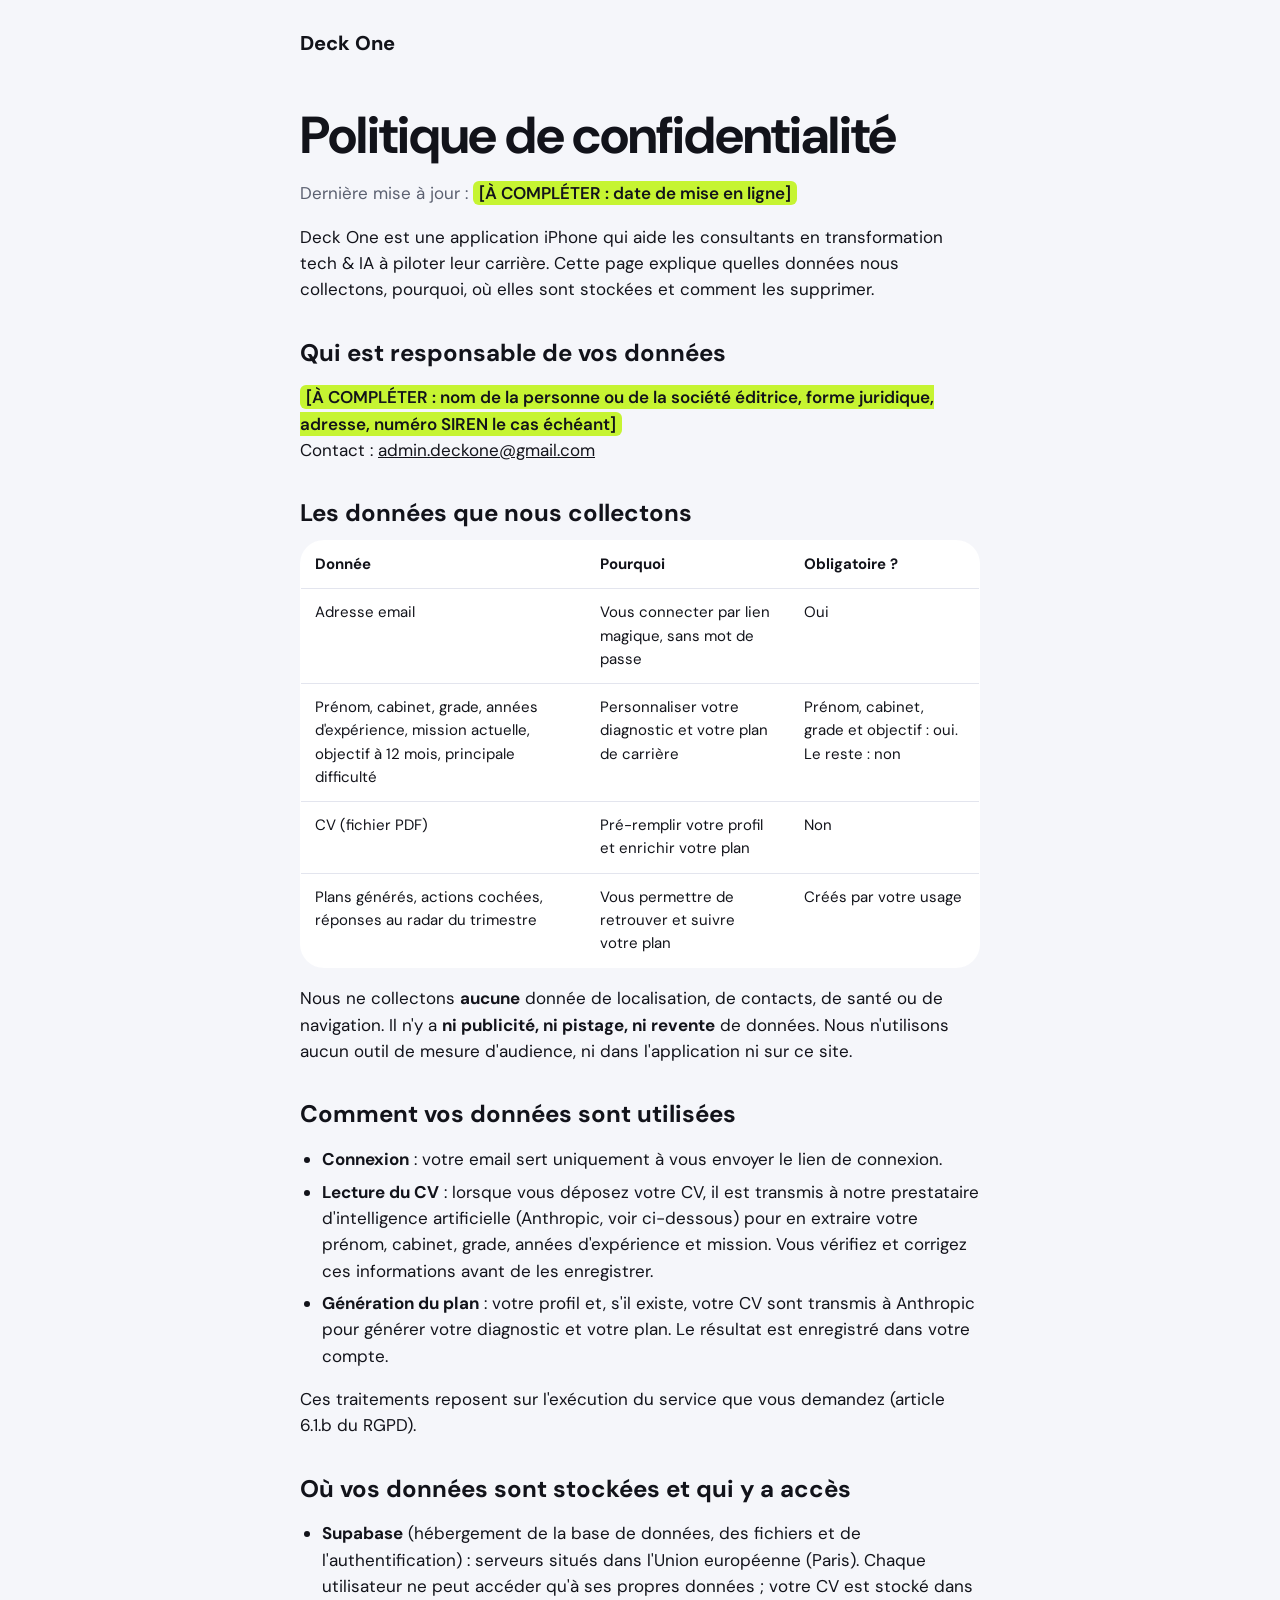
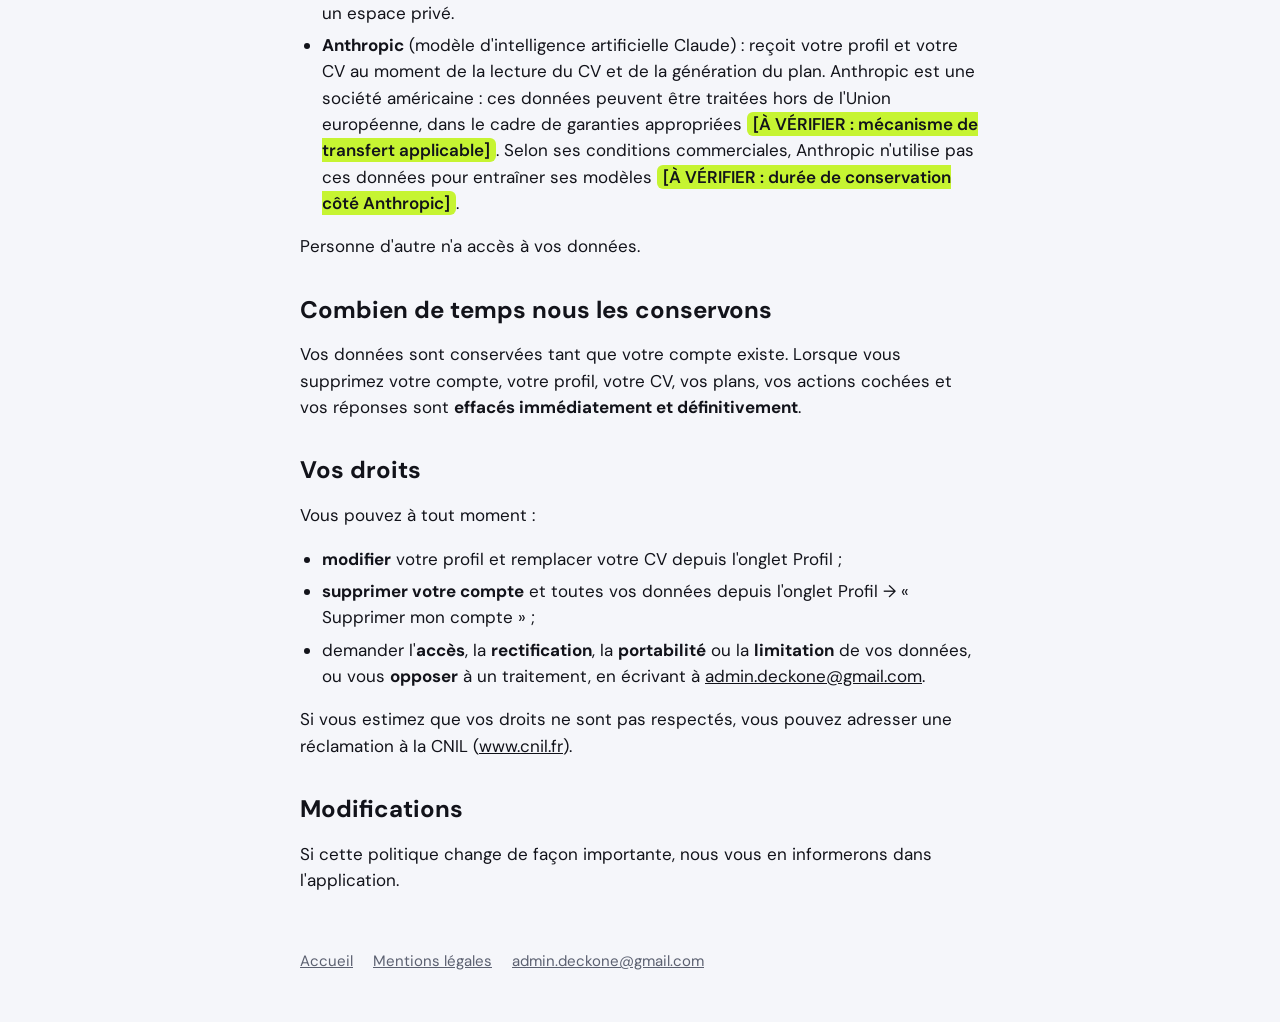
==== confidentialite/index.html @ c98bad53 "Premier site Deck One : accueil, politique de confidentialité, mentions légales Co-Authored-By: Clau" ====
<!doctype html>
<html lang="fr">
<head>
  <meta charset="utf-8">
  <meta name="viewport" content="width=device-width, initial-scale=1">
  <title>Politique de confidentialité — Deck One</title>
  <meta name="description" content="Quelles données Deck One collecte, pourquoi, où elles sont stockées et comment les supprimer.">
  <link rel="stylesheet" href="../assets/style.css">
</head>
<body>
  <header>
    <a class="logo" href="/">Deck One</a>
  </header>

  <main class="prose">
    <h1>Politique de confidentialité</h1>
    <p class="muted">Dernière mise à jour : <span class="todo">[À COMPLÉTER : date de mise en ligne]</span></p>

    <p>Deck One est une application iPhone qui aide les consultants en transformation tech &amp; IA à piloter leur carrière. Cette page explique quelles données nous collectons, pourquoi, où elles sont stockées et comment les supprimer.</p>

    <h2>Qui est responsable de vos données</h2>
    <p><span class="todo">[À COMPLÉTER : nom de la personne ou de la société éditrice, forme juridique, adresse, numéro SIREN le cas échéant]</span><br>
    Contact : <a href="mailto:admin.deckone@gmail.com">admin.deckone@gmail.com</a></p>

    <h2>Les données que nous collectons</h2>
    <div class="table-wrap">
      <table>
        <thead>
          <tr><th>Donnée</th><th>Pourquoi</th><th>Obligatoire ?</th></tr>
        </thead>
        <tbody>
          <tr><td>Adresse email</td><td>Vous connecter par lien magique, sans mot de passe</td><td>Oui</td></tr>
          <tr><td>Prénom, cabinet, grade, années d'expérience, mission actuelle, objectif à 12 mois, principale difficulté</td><td>Personnaliser votre diagnostic et votre plan de carrière</td><td>Prénom, cabinet, grade et objectif : oui. Le reste : non</td></tr>
          <tr><td>CV (fichier PDF)</td><td>Pré-remplir votre profil et enrichir votre plan</td><td>Non</td></tr>
          <tr><td>Plans générés, actions cochées, réponses au radar du trimestre</td><td>Vous permettre de retrouver et suivre votre plan</td><td>Créés par votre usage</td></tr>
        </tbody>
      </table>
    </div>
    <p>Nous ne collectons <strong>aucune</strong> donnée de localisation, de contacts, de santé ou de navigation. Il n'y a <strong>ni publicité, ni pistage, ni revente</strong> de données. Nous n'utilisons aucun outil de mesure d'audience, ni dans l'application ni sur ce site.</p>

    <h2>Comment vos données sont utilisées</h2>
    <ul>
      <li><strong>Connexion</strong> : votre email sert uniquement à vous envoyer le lien de connexion.</li>
      <li><strong>Lecture du CV</strong> : lorsque vous déposez votre CV, il est transmis à notre prestataire d'intelligence artificielle (Anthropic, voir ci-dessous) pour en extraire votre prénom, cabinet, grade, années d'expérience et mission. Vous vérifiez et corrigez ces informations avant de les enregistrer.</li>
      <li><strong>Génération du plan</strong> : votre profil et, s'il existe, votre CV sont transmis à Anthropic pour générer votre diagnostic et votre plan. Le résultat est enregistré dans votre compte.</li>
    </ul>
    <p>Ces traitements reposent sur l'exécution du service que vous demandez (article 6.1.b du RGPD).</p>

    <h2>Où vos données sont stockées et qui y a accès</h2>
    <ul>
      <li><strong>Supabase</strong> (hébergement de la base de données, des fichiers et de l'authentification) : serveurs situés dans l'Union européenne (Paris). Chaque utilisateur ne peut accéder qu'à ses propres données ; votre CV est stocké dans un espace privé.</li>
      <li><strong>Anthropic</strong> (modèle d'intelligence artificielle Claude) : reçoit votre profil et votre CV au moment de la lecture du CV et de la génération du plan. Anthropic est une société américaine : ces données peuvent être traitées hors de l'Union européenne, dans le cadre de garanties appropriées <span class="todo">[À VÉRIFIER : mécanisme de transfert applicable]</span>. Selon ses conditions commerciales, Anthropic n'utilise pas ces données pour entraîner ses modèles <span class="todo">[À VÉRIFIER : durée de conservation côté Anthropic]</span>.</li>
    </ul>
    <p>Personne d'autre n'a accès à vos données.</p>

    <h2>Combien de temps nous les conservons</h2>
    <p>Vos données sont conservées tant que votre compte existe. Lorsque vous supprimez votre compte, votre profil, votre CV, vos plans, vos actions cochées et vos réponses sont <strong>effacés immédiatement et définitivement</strong>.</p>

    <h2>Vos droits</h2>
    <p>Vous pouvez à tout moment :</p>
    <ul>
      <li><strong>modifier</strong> votre profil et remplacer votre CV depuis l'onglet Profil ;</li>
      <li><strong>supprimer votre compte</strong> et toutes vos données depuis l'onglet Profil → « Supprimer mon compte » ;</li>
      <li>demander l'<strong>accès</strong>, la <strong>rectification</strong>, la <strong>portabilité</strong> ou la <strong>limitation</strong> de vos données, ou vous <strong>opposer</strong> à un traitement, en écrivant à <a href="mailto:admin.deckone@gmail.com">admin.deckone@gmail.com</a>.</li>
    </ul>
    <p>Si vous estimez que vos droits ne sont pas respectés, vous pouvez adresser une réclamation à la CNIL (<a href="https://www.cnil.fr">www.cnil.fr</a>).</p>

    <h2>Modifications</h2>
    <p>Si cette politique change de façon importante, nous vous en informerons dans l'application.</p>
  </main>

  <footer>
    <a href="/">Accueil</a>
    <a href="/mentions-legales/">Mentions légales</a>
    <a href="mailto:admin.deckone@gmail.com">admin.deckone@gmail.com</a>
  </footer>
</body>
</html>
---- assets/style.css ----
/* Identité « Aero citron » — mêmes valeurs que Theme.swift dans l'app. */
@font-face {
  font-family: "DM Sans";
  src: url("fonts/DMSans-Variable.ttf") format("truetype");
  font-weight: 100 1000;
  font-display: swap;
}

:root {
  --background: #F5F6FA;
  --card: #FFFFFF;
  --border: #E3E5EE;
  --ink: #12131A;
  --secondary: #5B6070;
  --lemon: #C6F432; /* uniquement en aplat avec texte encre, ou en texte sur fond encre */
  --radius-card: 24px;
  --radius-control: 16px;
}

* { box-sizing: border-box; }

html { -webkit-text-size-adjust: 100%; }

body {
  margin: 0;
  background: var(--background);
  color: var(--ink);
  font-family: "DM Sans", -apple-system, BlinkMacSystemFont, "Segoe UI", Roboto, sans-serif;
  font-size: 17px;
  line-height: 1.55;
}

main, header, footer {
  max-width: 720px;
  margin: 0 auto;
  padding-inline: 20px;
}

header {
  padding-block: 28px 8px;
  display: flex;
  align-items: center;
  justify-content: space-between;
  gap: 16px;
}

.logo {
  font-weight: 800;
  font-size: 20px;
  color: var(--ink);
  text-decoration: none;
}

a { color: var(--ink); }

h1 {
  font-size: clamp(34px, 7vw, 52px);
  line-height: 1.08;
  letter-spacing: -0.02em;
  margin: 40px 0 16px;
}

h2 { font-size: 24px; line-height: 1.2; margin: 0 0 12px; }
h3 { font-size: 18px; margin: 0 0 8px; }

.lead { font-size: 20px; color: var(--secondary); margin: 0 0 28px; }
.muted { color: var(--secondary); }

.badge {
  display: inline-block;
  background: var(--lemon);
  color: var(--ink);
  font-weight: 700;
  padding: 14px 22px;
  border-radius: var(--radius-control);
}

.card {
  background: var(--card);
  border: 1px solid var(--border);
  border-radius: var(--radius-card);
  padding: 24px;
  margin: 16px 0;
}

.card.ink {
  background: var(--ink);
  border-color: var(--ink);
  color: var(--card);
}
.card.ink h2 { color: var(--lemon); }

.grid {
  display: grid;
  grid-template-columns: repeat(auto-fit, minmax(200px, 1fr));
  gap: 16px;
  margin: 16px 0;
}
.grid .card { margin: 0; }

/* Pages de texte (politique, mentions légales) */
.prose h2 { margin-top: 36px; }
.prose ul { padding-left: 22px; }
.prose li { margin: 6px 0; }

.table-wrap { overflow-x: auto; }
table {
  width: 100%;
  border-collapse: collapse;
  background: var(--card);
  border: 1px solid var(--border);
  border-radius: var(--radius-card);
  overflow: hidden;
  font-size: 15px;
}
th, td { text-align: left; padding: 12px 14px; border-bottom: 1px solid var(--border); vertical-align: top; }
th { font-weight: 700; }
tr:last-child td { border-bottom: none; }

/* Passages à compléter avant mise en ligne : visibles exprès pour ne pas être oubliés. */
.todo {
  background: var(--lemon);
  color: var(--ink);
  padding: 1px 6px;
  border-radius: 6px;
  font-weight: 600;
}

footer {
  padding-block: 40px 48px;
  color: var(--secondary);
  font-size: 15px;
  display: flex;
  flex-wrap: wrap;
  gap: 8px 20px;
}
footer a { color: var(--secondary); }
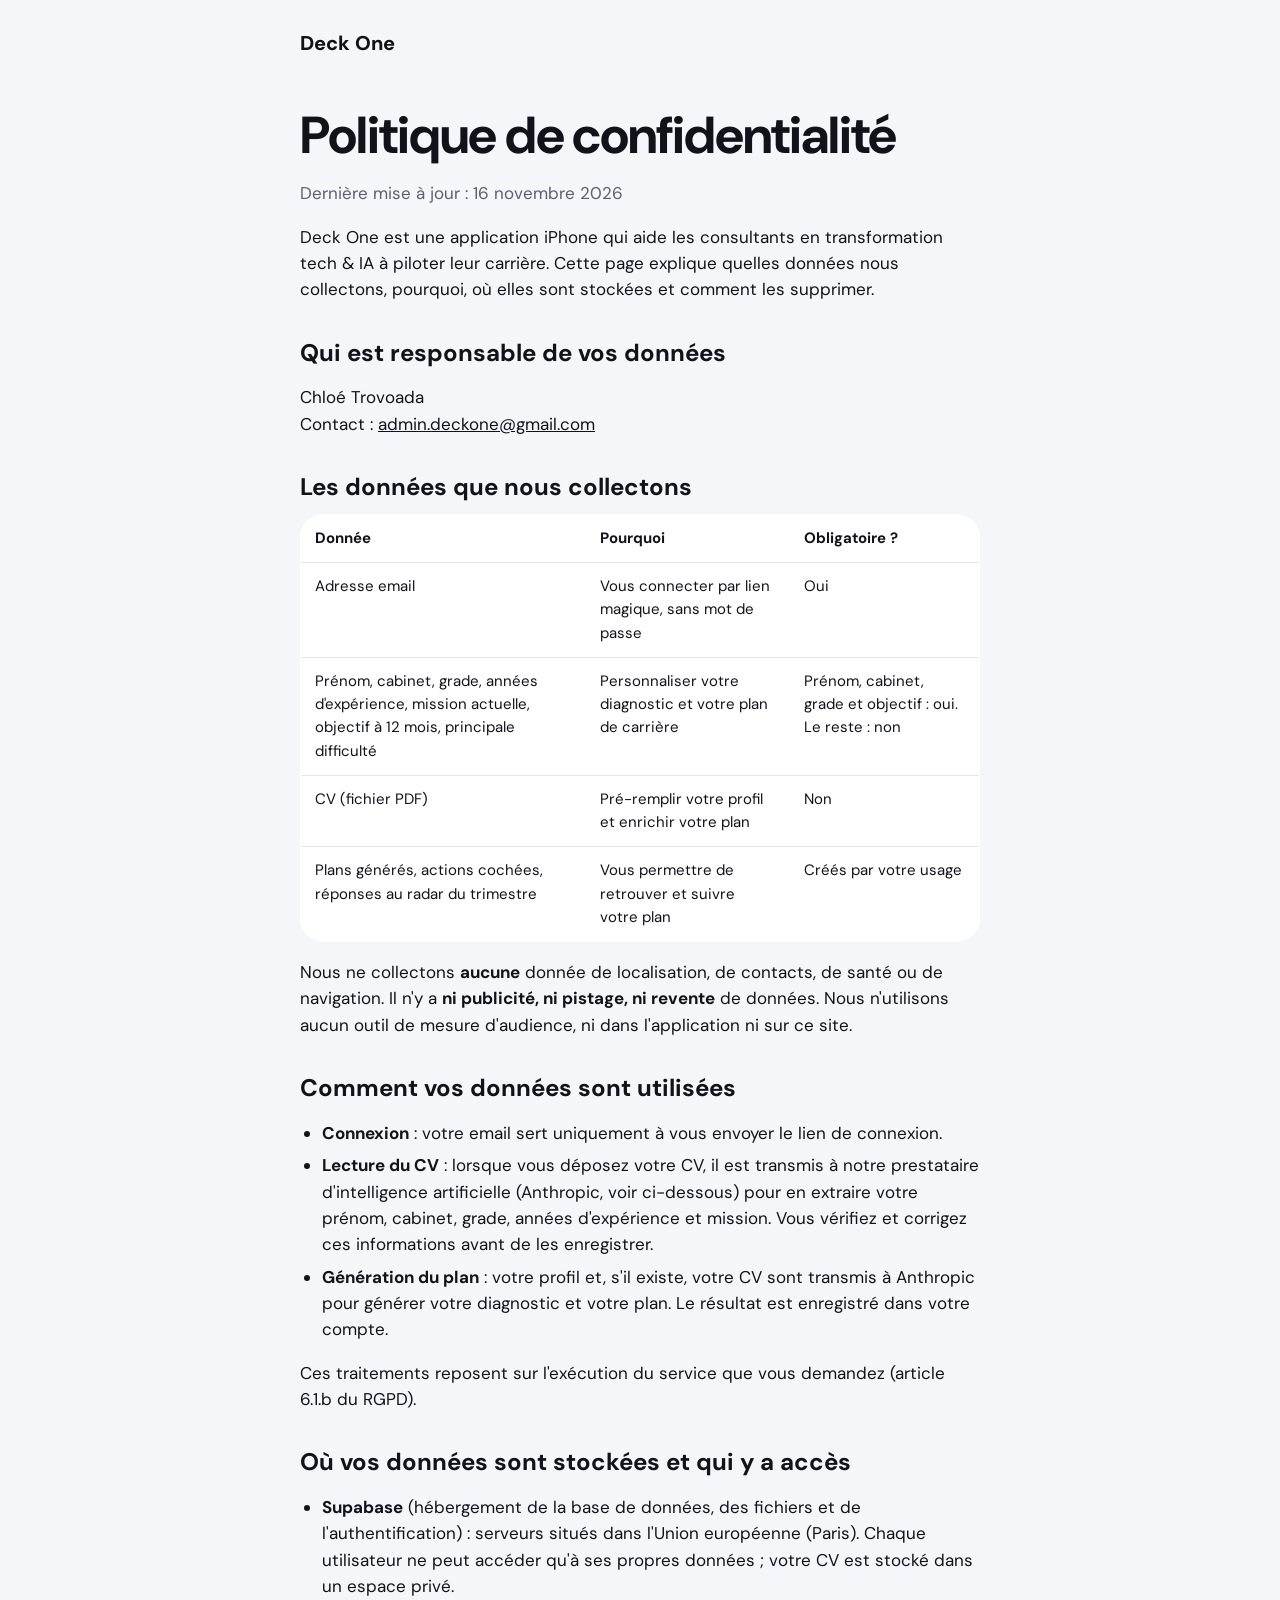
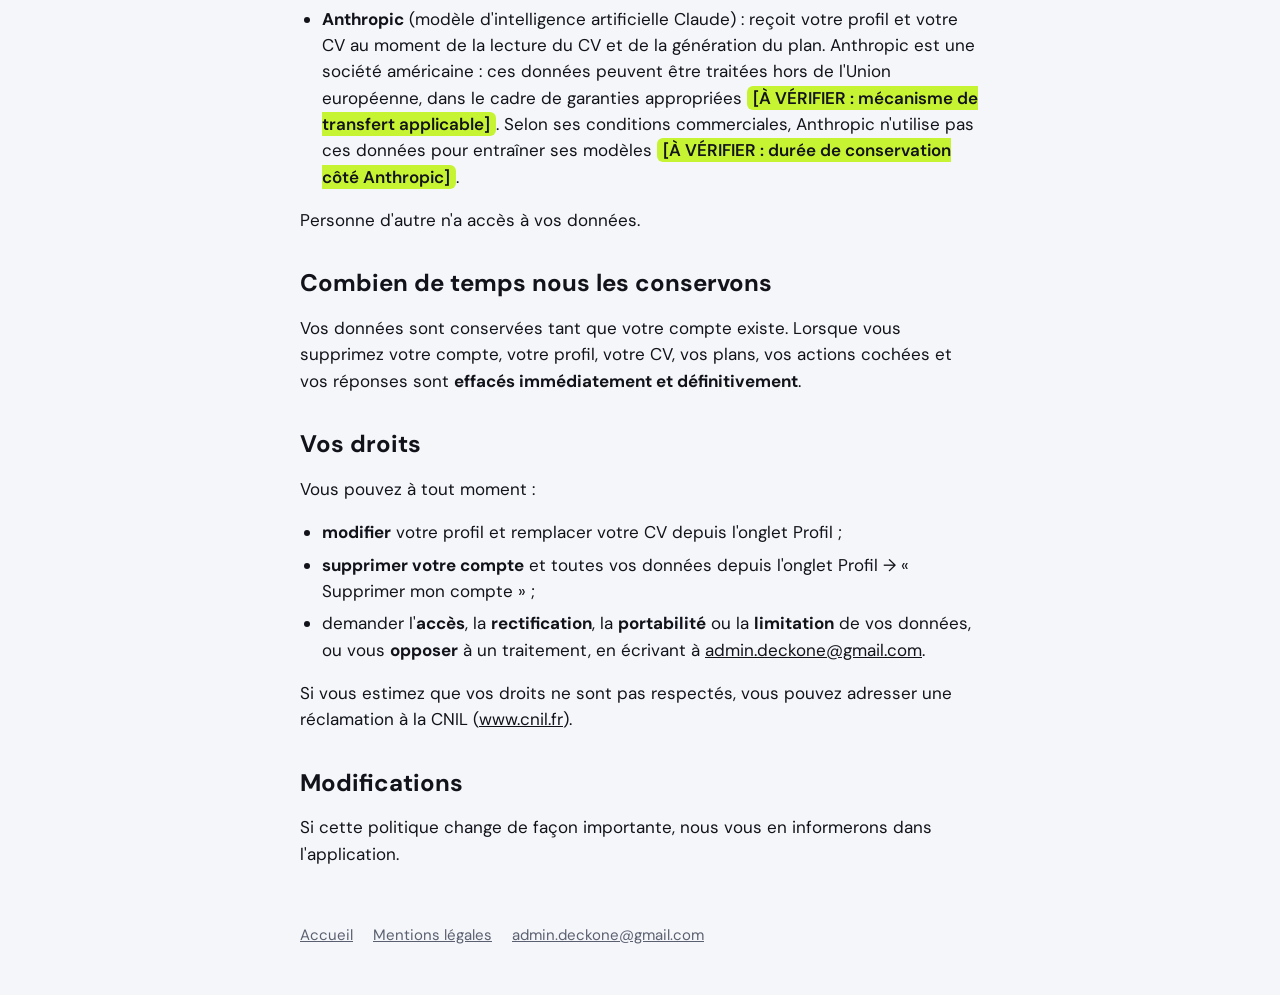
==== commit 257476ff: "Renseigne l'éditrice (sans adresse, à titre non professionnel) et la date Co-Authored-By: Claude Opu" ====
--- a/confidentialite/index.html
+++ b/confidentialite/index.html
@@ -14,12 +14,12 @@
 
   <main class="prose">
     <h1>Politique de confidentialité</h1>
-    <p class="muted">Dernière mise à jour : <span class="todo">[À COMPLÉTER : date de mise en ligne]</span></p>
+    <p class="muted">Dernière mise à jour : 16 novembre 2026</p>
 
     <p>Deck One est une application iPhone qui aide les consultants en transformation tech &amp; IA à piloter leur carrière. Cette page explique quelles données nous collectons, pourquoi, où elles sont stockées et comment les supprimer.</p>
 
     <h2>Qui est responsable de vos données</h2>
-    <p><span class="todo">[À COMPLÉTER : nom de la personne ou de la société éditrice, forme juridique, adresse, numéro SIREN le cas échéant]</span><br>
+    <p>Chloé Trovoada<br>
     Contact : <a href="mailto:admin.deckone@gmail.com">admin.deckone@gmail.com</a></p>
 
     <h2>Les données que nous collectons</h2>
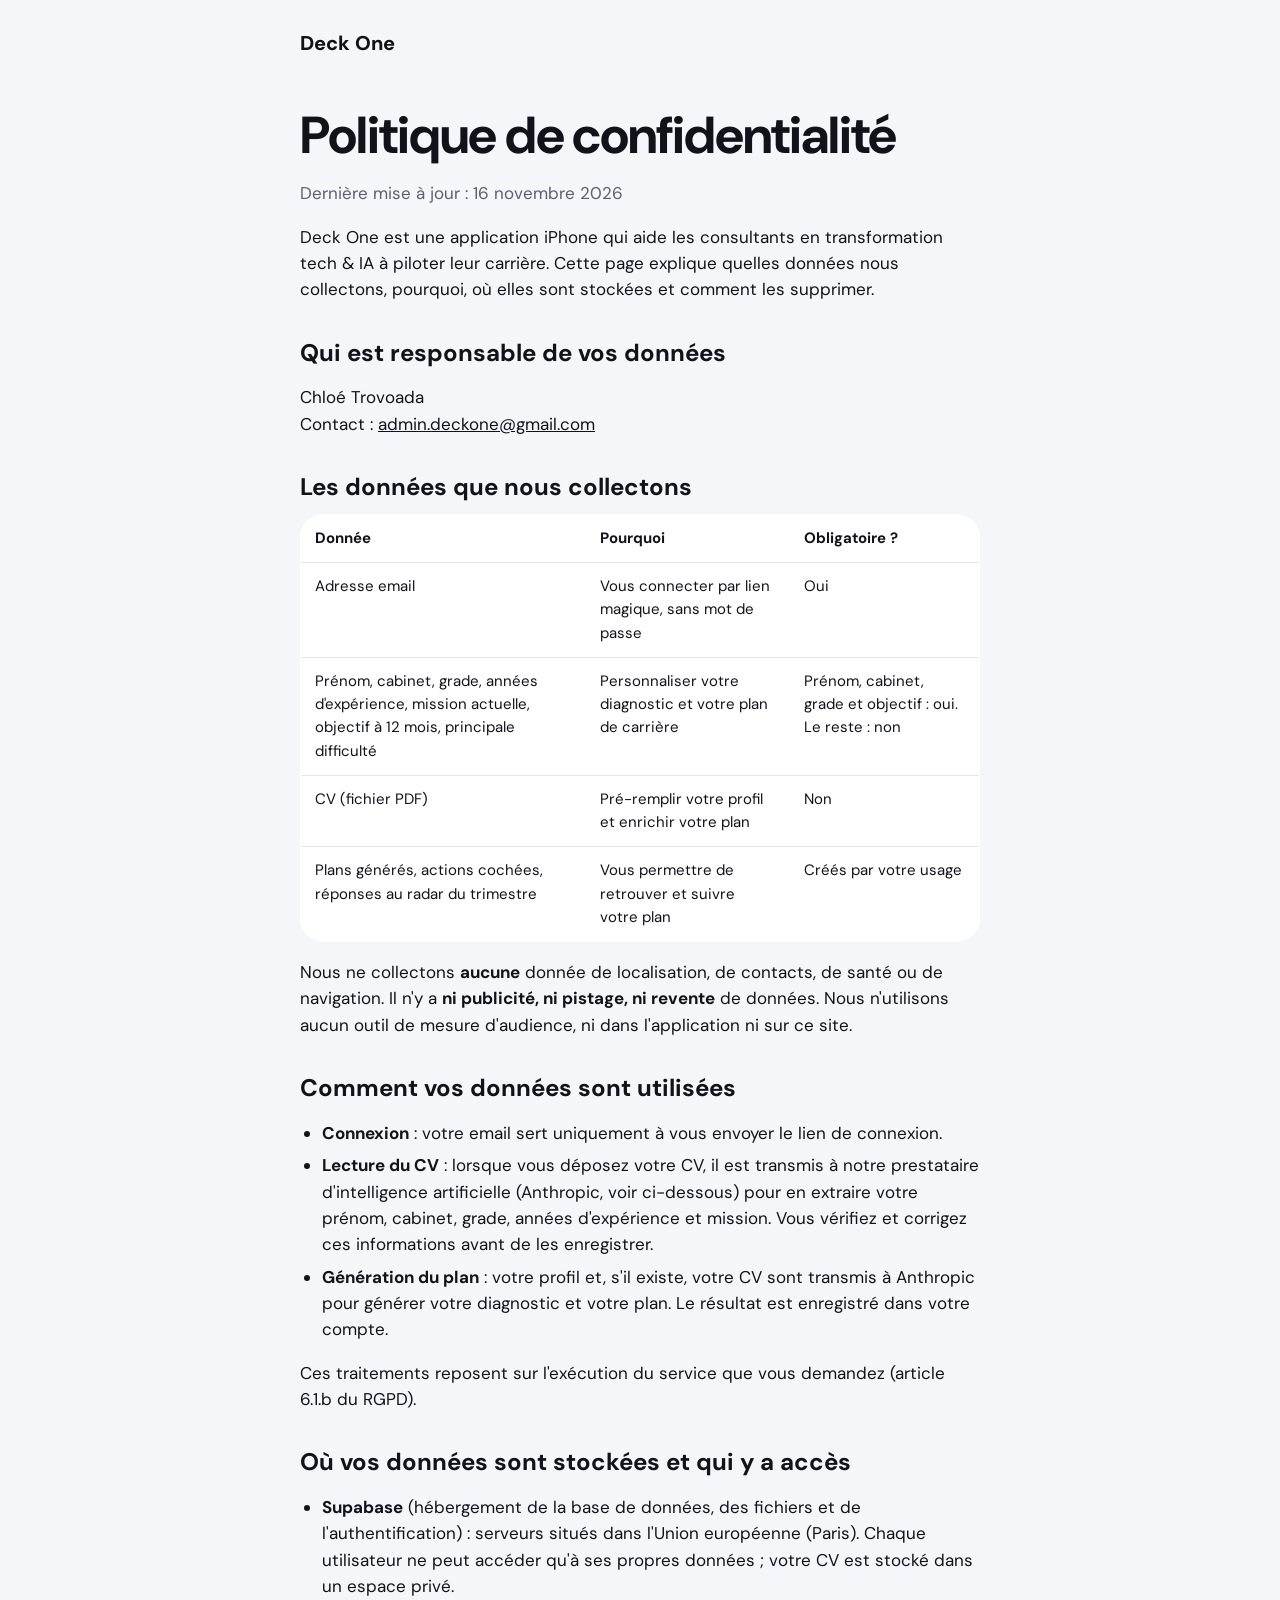
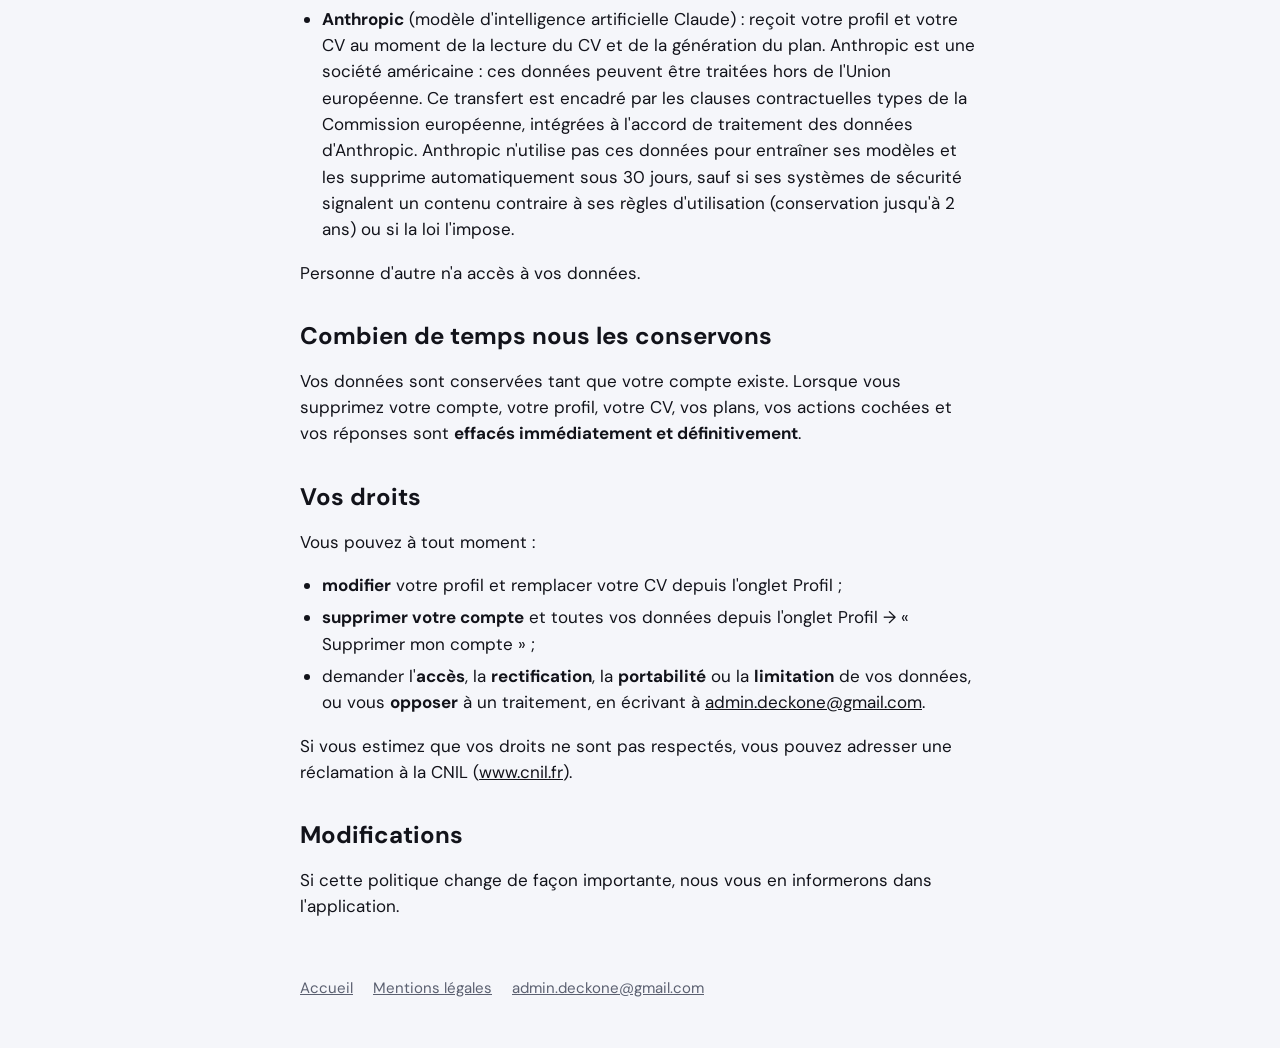
==== commit e66056c3: "Politique : transfert (clauses contractuelles types) et conservation chez Anthropic Co-Authored-By: " ====
--- a/confidentialite/index.html
+++ b/confidentialite/index.html
@@ -49,7 +49,7 @@
     <h2>Où vos données sont stockées et qui y a accès</h2>
     <ul>
       <li><strong>Supabase</strong> (hébergement de la base de données, des fichiers et de l'authentification) : serveurs situés dans l'Union européenne (Paris). Chaque utilisateur ne peut accéder qu'à ses propres données ; votre CV est stocké dans un espace privé.</li>
-      <li><strong>Anthropic</strong> (modèle d'intelligence artificielle Claude) : reçoit votre profil et votre CV au moment de la lecture du CV et de la génération du plan. Anthropic est une société américaine : ces données peuvent être traitées hors de l'Union européenne, dans le cadre de garanties appropriées <span class="todo">[À VÉRIFIER : mécanisme de transfert applicable]</span>. Selon ses conditions commerciales, Anthropic n'utilise pas ces données pour entraîner ses modèles <span class="todo">[À VÉRIFIER : durée de conservation côté Anthropic]</span>.</li>
+      <li><strong>Anthropic</strong> (modèle d'intelligence artificielle Claude) : reçoit votre profil et votre CV au moment de la lecture du CV et de la génération du plan. Anthropic est une société américaine : ces données peuvent être traitées hors de l'Union européenne. Ce transfert est encadré par les clauses contractuelles types de la Commission européenne, intégrées à l'accord de traitement des données d'Anthropic. Anthropic n'utilise pas ces données pour entraîner ses modèles et les supprime automatiquement sous 30 jours, sauf si ses systèmes de sécurité signalent un contenu contraire à ses règles d'utilisation (conservation jusqu'à 2 ans) ou si la loi l'impose.</li>
     </ul>
     <p>Personne d'autre n'a accès à vos données.</p>
 
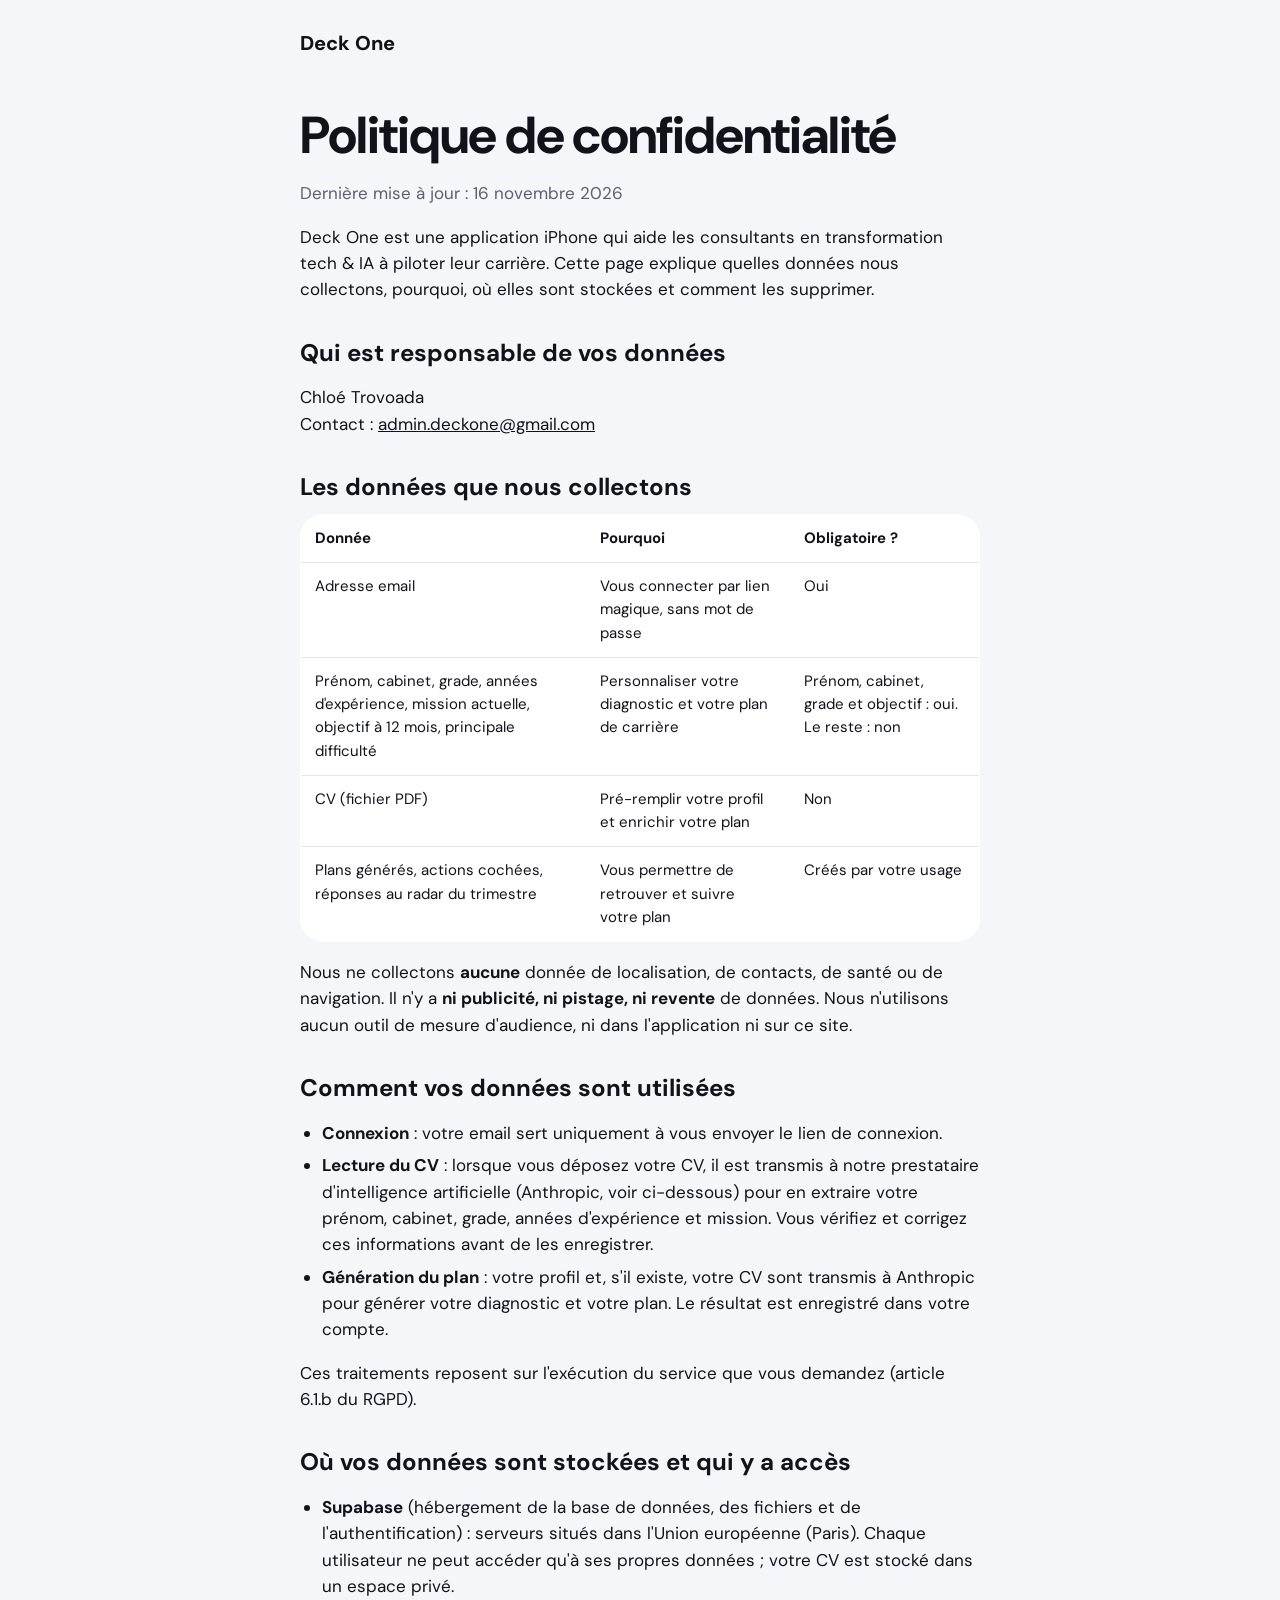
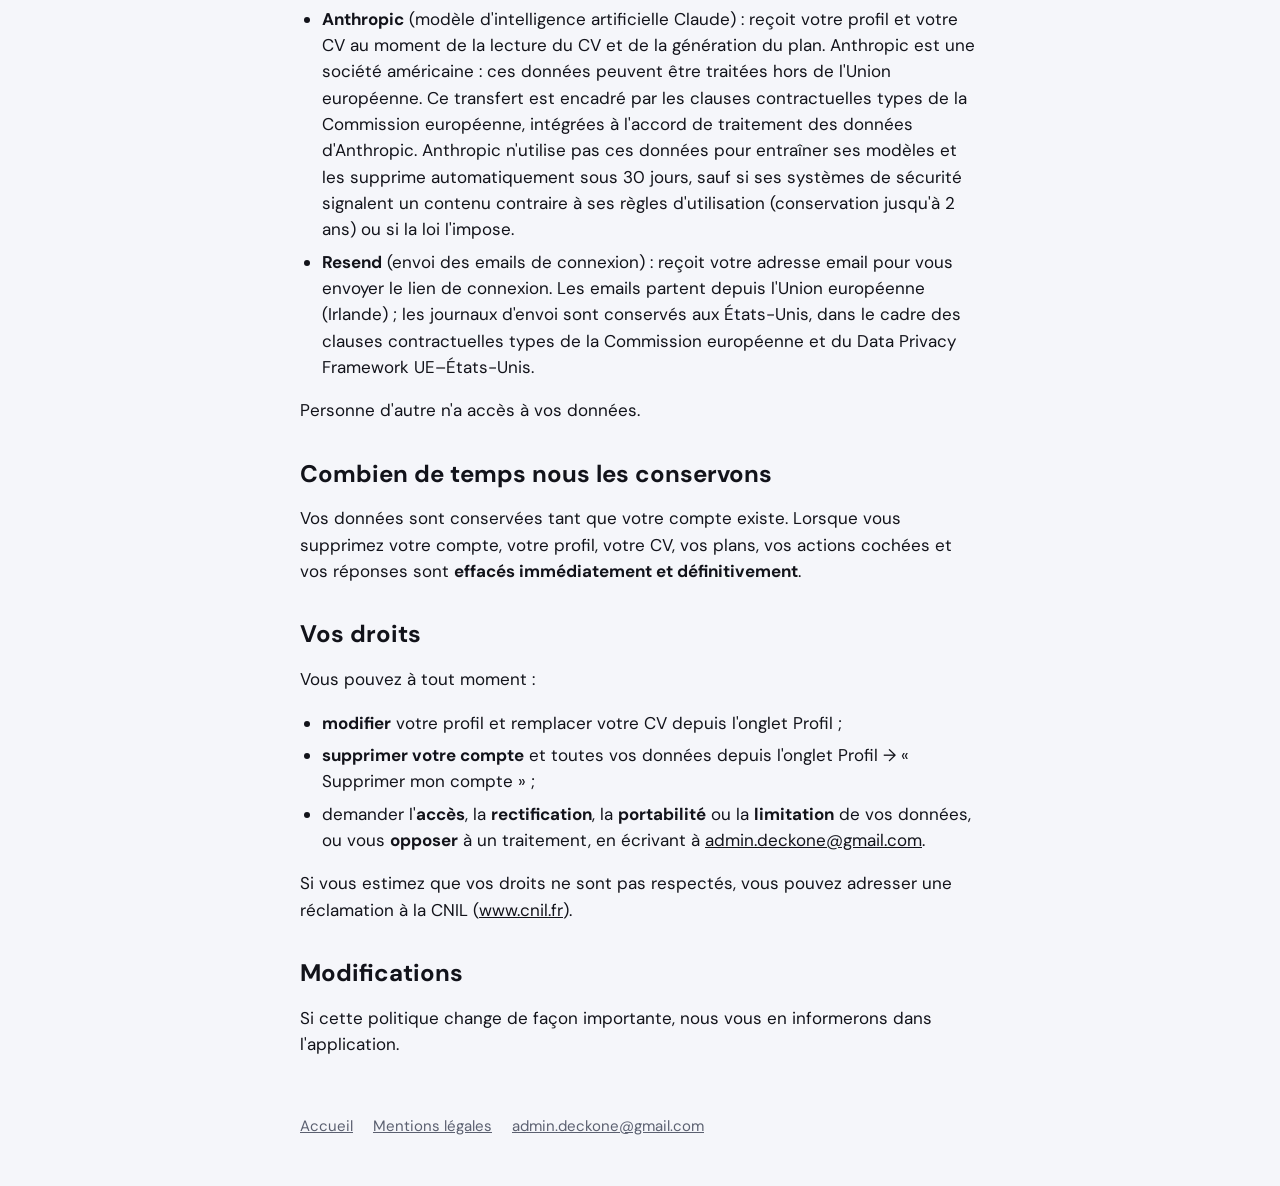
==== commit 62d60ebf: "Politique : ajoute Resend (envoi des emails de connexion) Co-Authored-By: Claude Opus 5.5 <noreply@a" ====
--- a/confidentialite/index.html
+++ b/confidentialite/index.html
@@ -50,6 +50,7 @@
     <ul>
       <li><strong>Supabase</strong> (hébergement de la base de données, des fichiers et de l'authentification) : serveurs situés dans l'Union européenne (Paris). Chaque utilisateur ne peut accéder qu'à ses propres données ; votre CV est stocké dans un espace privé.</li>
       <li><strong>Anthropic</strong> (modèle d'intelligence artificielle Claude) : reçoit votre profil et votre CV au moment de la lecture du CV et de la génération du plan. Anthropic est une société américaine : ces données peuvent être traitées hors de l'Union européenne. Ce transfert est encadré par les clauses contractuelles types de la Commission européenne, intégrées à l'accord de traitement des données d'Anthropic. Anthropic n'utilise pas ces données pour entraîner ses modèles et les supprime automatiquement sous 30 jours, sauf si ses systèmes de sécurité signalent un contenu contraire à ses règles d'utilisation (conservation jusqu'à 2 ans) ou si la loi l'impose.</li>
+      <li><strong>Resend</strong> (envoi des emails de connexion) : reçoit votre adresse email pour vous envoyer le lien de connexion. Les emails partent depuis l'Union européenne (Irlande) ; les journaux d'envoi sont conservés aux États-Unis, dans le cadre des clauses contractuelles types de la Commission européenne et du Data Privacy Framework UE–États-Unis.</li>
     </ul>
     <p>Personne d'autre n'a accès à vos données.</p>
 
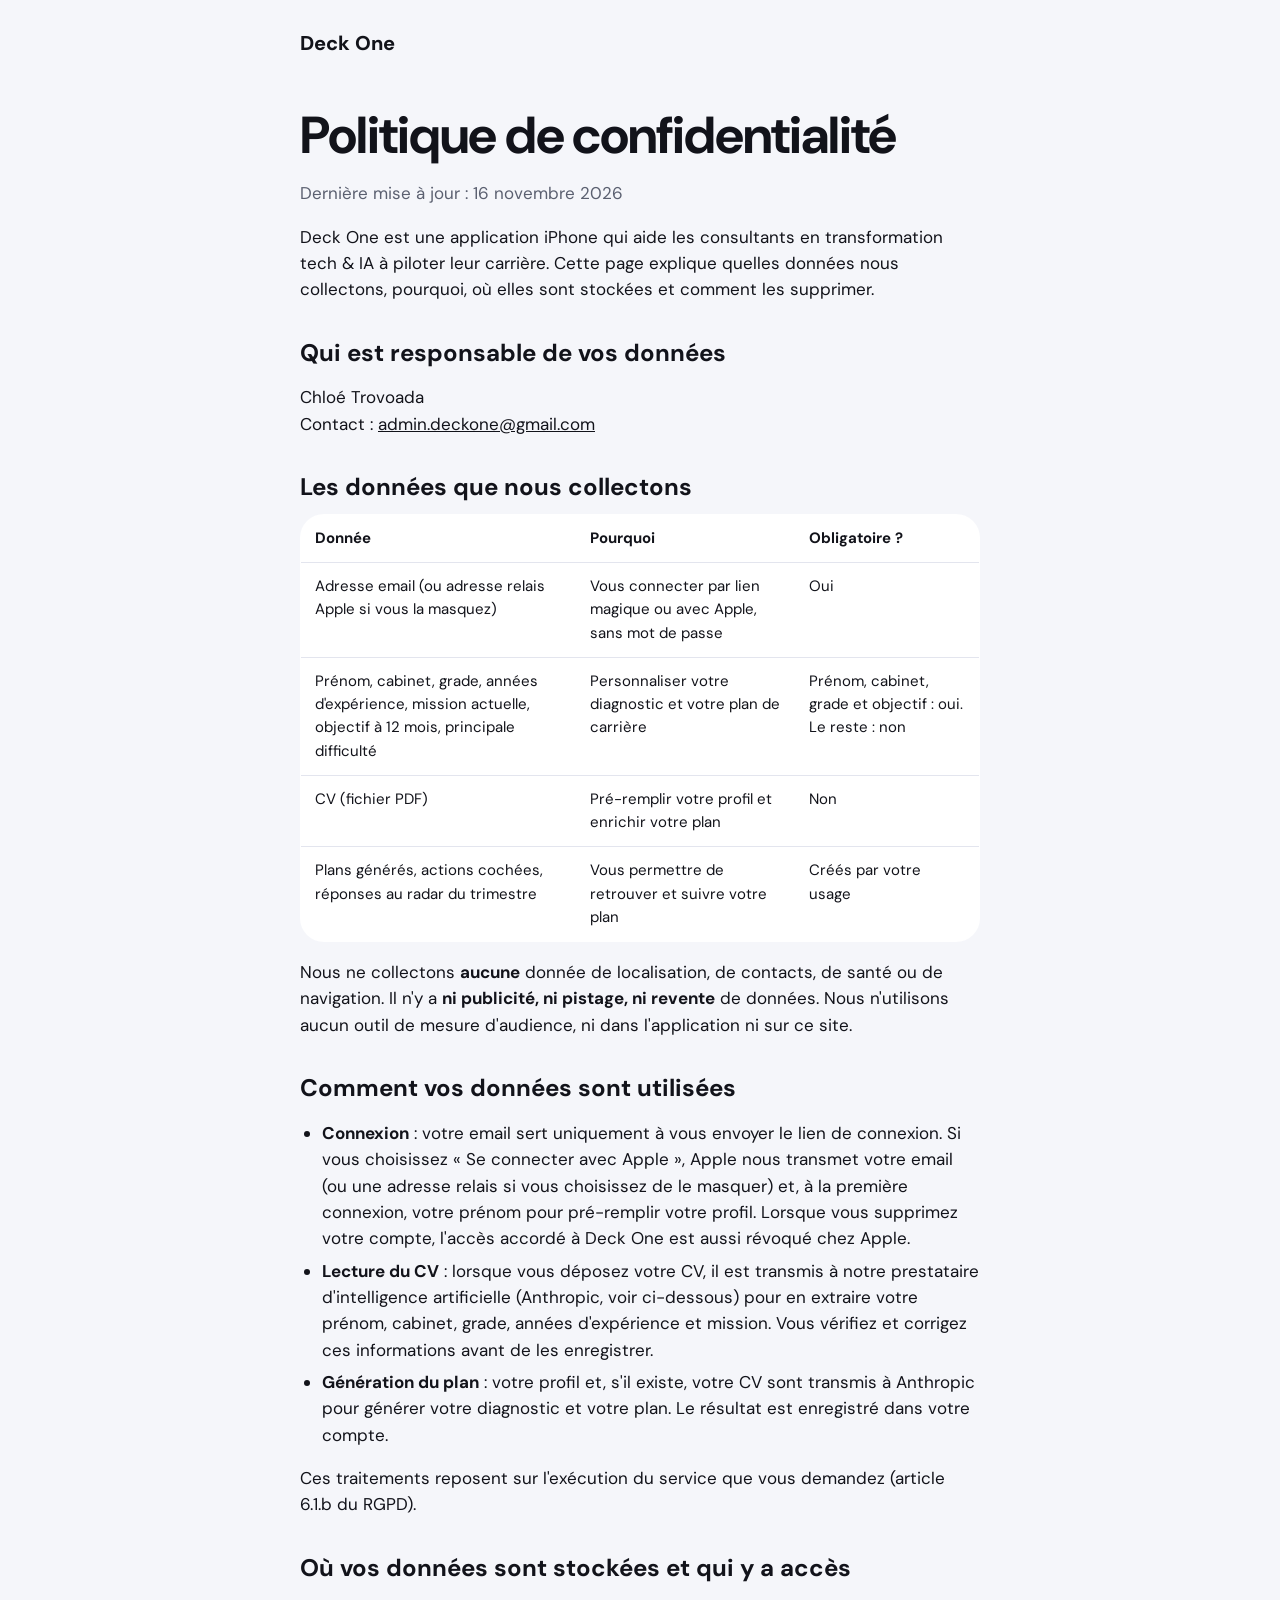
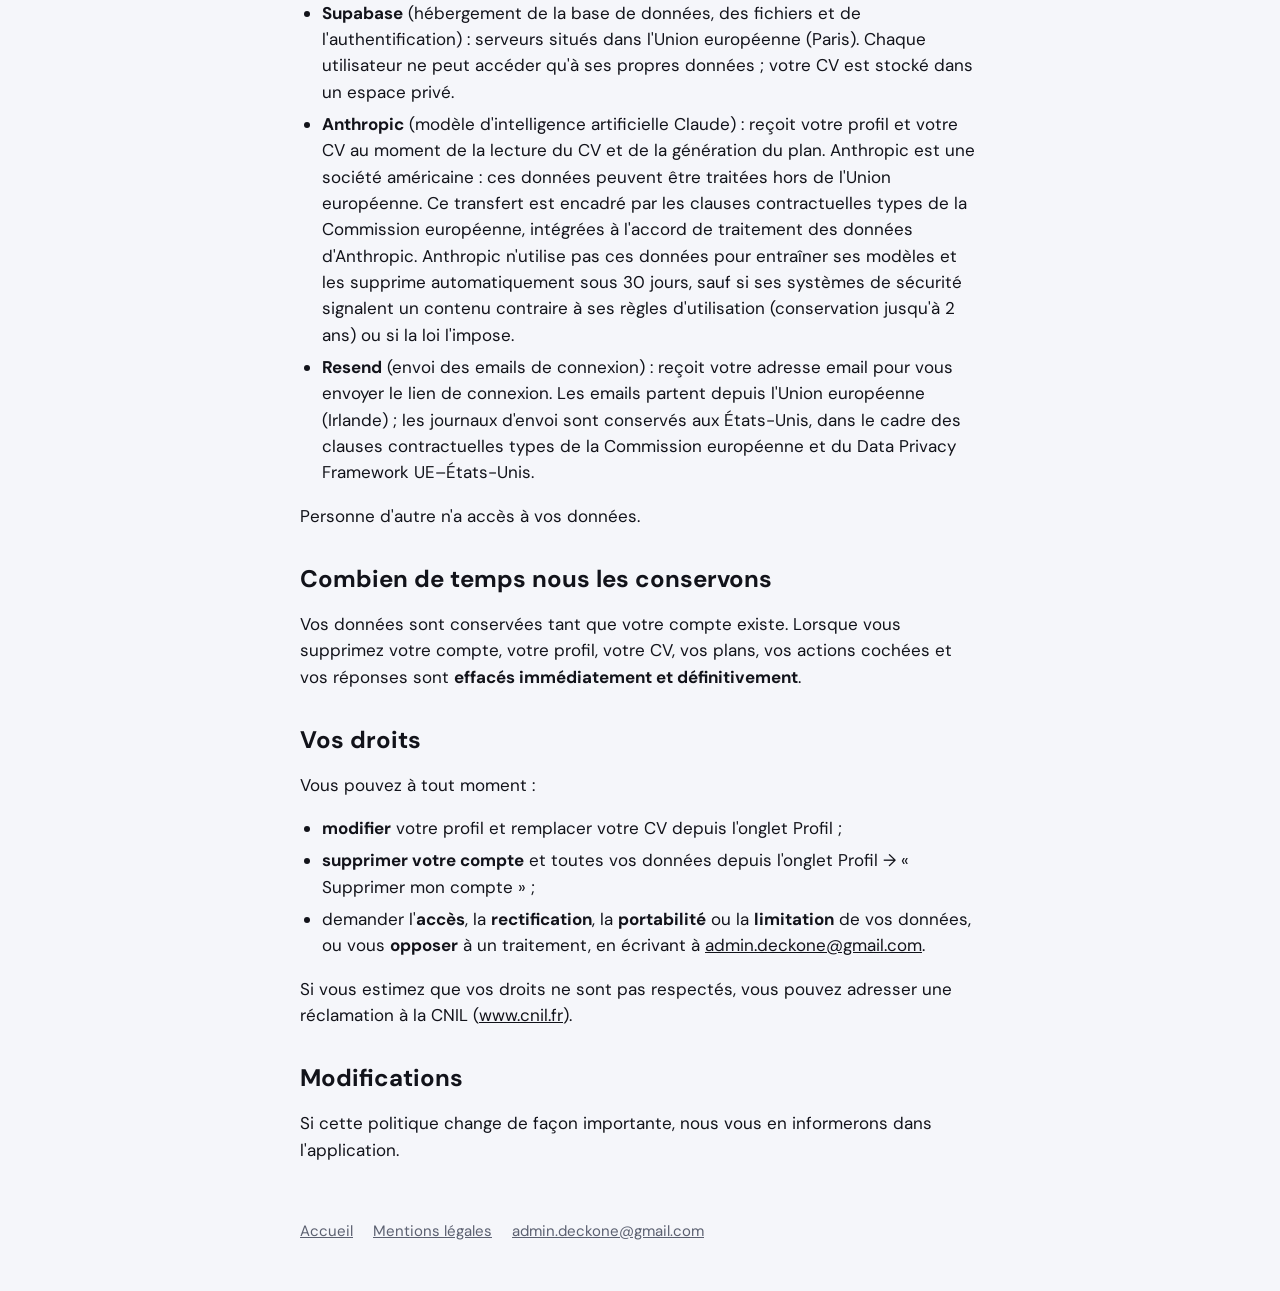
==== commit 5d5ce078: "Politique : connexion avec Apple Co-Authored-By: Claude Opus 5.5 <noreply@anthropic.com>" ====
--- a/confidentialite/index.html
+++ b/confidentialite/index.html
@@ -29,7 +29,7 @@
           <tr><th>Donnée</th><th>Pourquoi</th><th>Obligatoire ?</th></tr>
         </thead>
         <tbody>
-          <tr><td>Adresse email</td><td>Vous connecter par lien magique, sans mot de passe</td><td>Oui</td></tr>
+          <tr><td>Adresse email (ou adresse relais Apple si vous la masquez)</td><td>Vous connecter par lien magique ou avec Apple, sans mot de passe</td><td>Oui</td></tr>
           <tr><td>Prénom, cabinet, grade, années d'expérience, mission actuelle, objectif à 12 mois, principale difficulté</td><td>Personnaliser votre diagnostic et votre plan de carrière</td><td>Prénom, cabinet, grade et objectif : oui. Le reste : non</td></tr>
           <tr><td>CV (fichier PDF)</td><td>Pré-remplir votre profil et enrichir votre plan</td><td>Non</td></tr>
           <tr><td>Plans générés, actions cochées, réponses au radar du trimestre</td><td>Vous permettre de retrouver et suivre votre plan</td><td>Créés par votre usage</td></tr>
@@ -40,7 +40,7 @@
 
     <h2>Comment vos données sont utilisées</h2>
     <ul>
-      <li><strong>Connexion</strong> : votre email sert uniquement à vous envoyer le lien de connexion.</li>
+      <li><strong>Connexion</strong> : votre email sert uniquement à vous envoyer le lien de connexion. Si vous choisissez « Se connecter avec Apple », Apple nous transmet votre email (ou une adresse relais si vous choisissez de le masquer) et, à la première connexion, votre prénom pour pré-remplir votre profil. Lorsque vous supprimez votre compte, l'accès accordé à Deck One est aussi révoqué chez Apple.</li>
       <li><strong>Lecture du CV</strong> : lorsque vous déposez votre CV, il est transmis à notre prestataire d'intelligence artificielle (Anthropic, voir ci-dessous) pour en extraire votre prénom, cabinet, grade, années d'expérience et mission. Vous vérifiez et corrigez ces informations avant de les enregistrer.</li>
       <li><strong>Génération du plan</strong> : votre profil et, s'il existe, votre CV sont transmis à Anthropic pour générer votre diagnostic et votre plan. Le résultat est enregistré dans votre compte.</li>
     </ul>
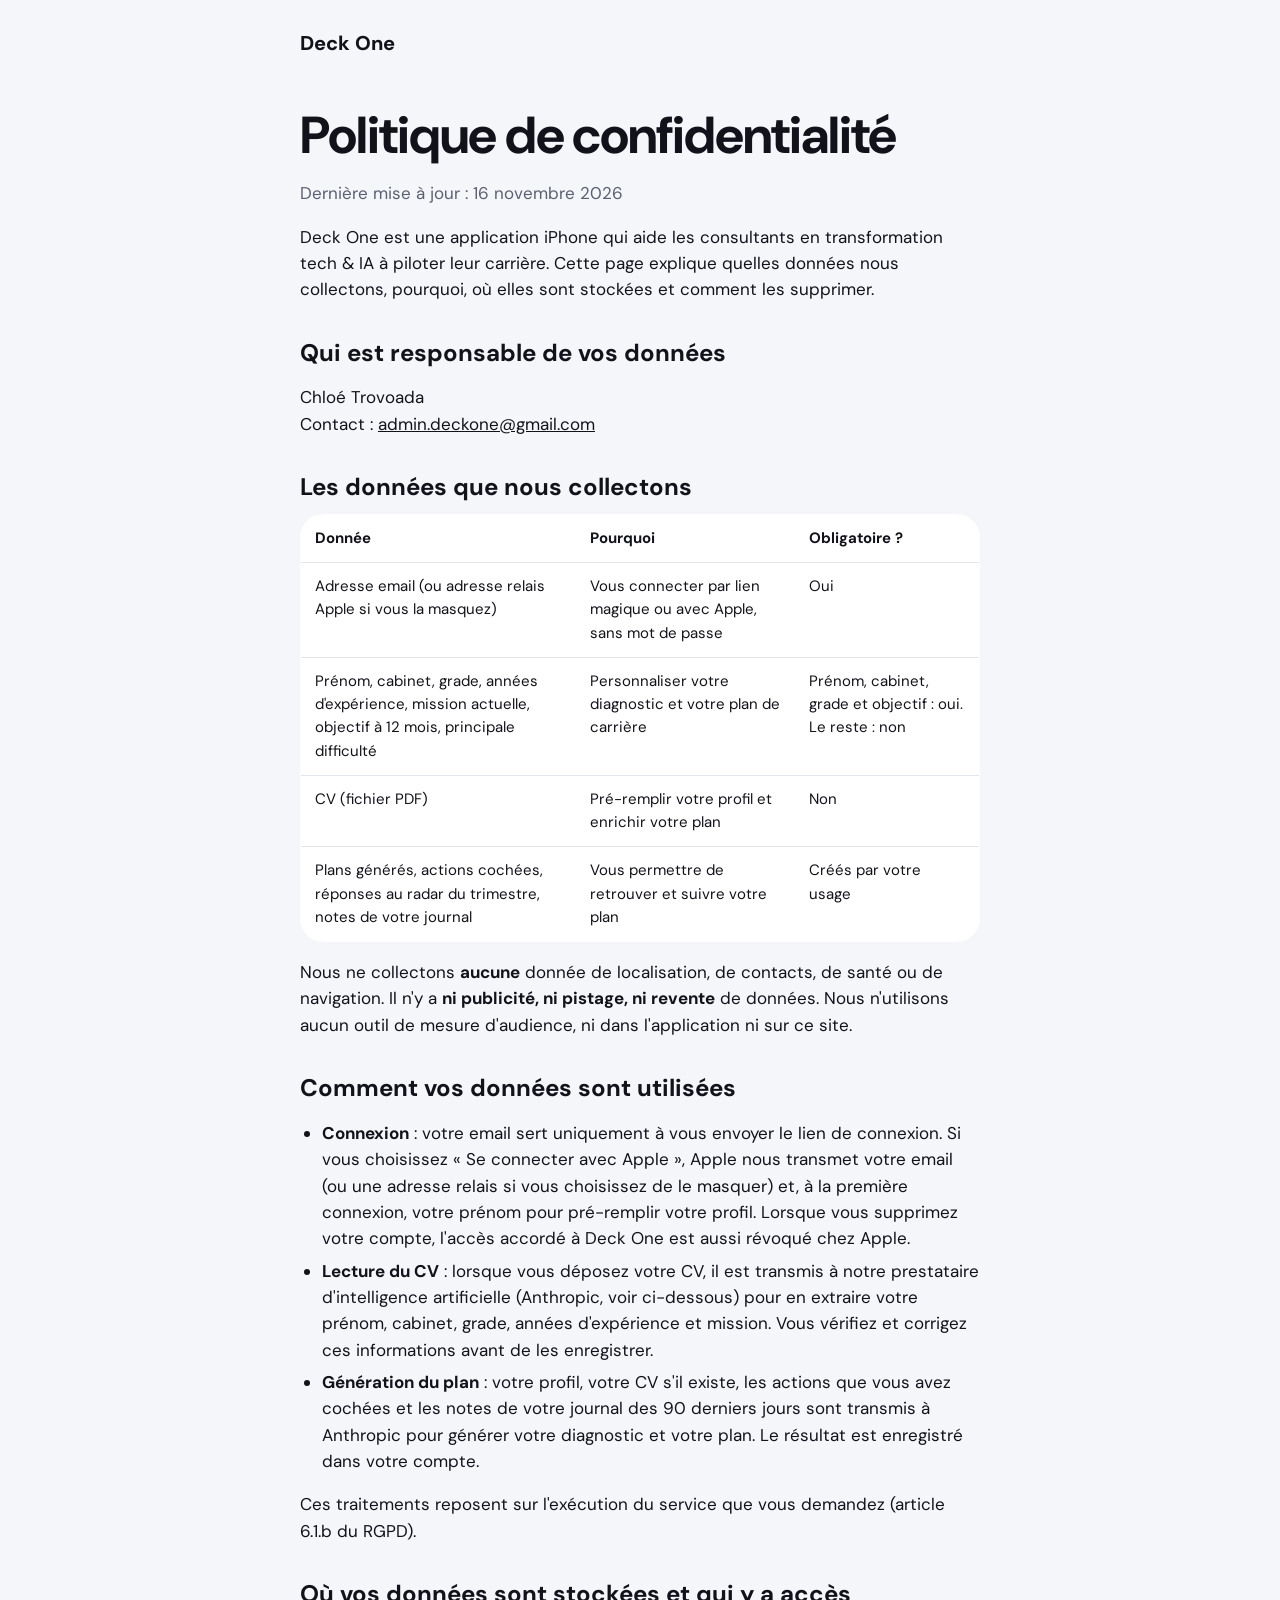
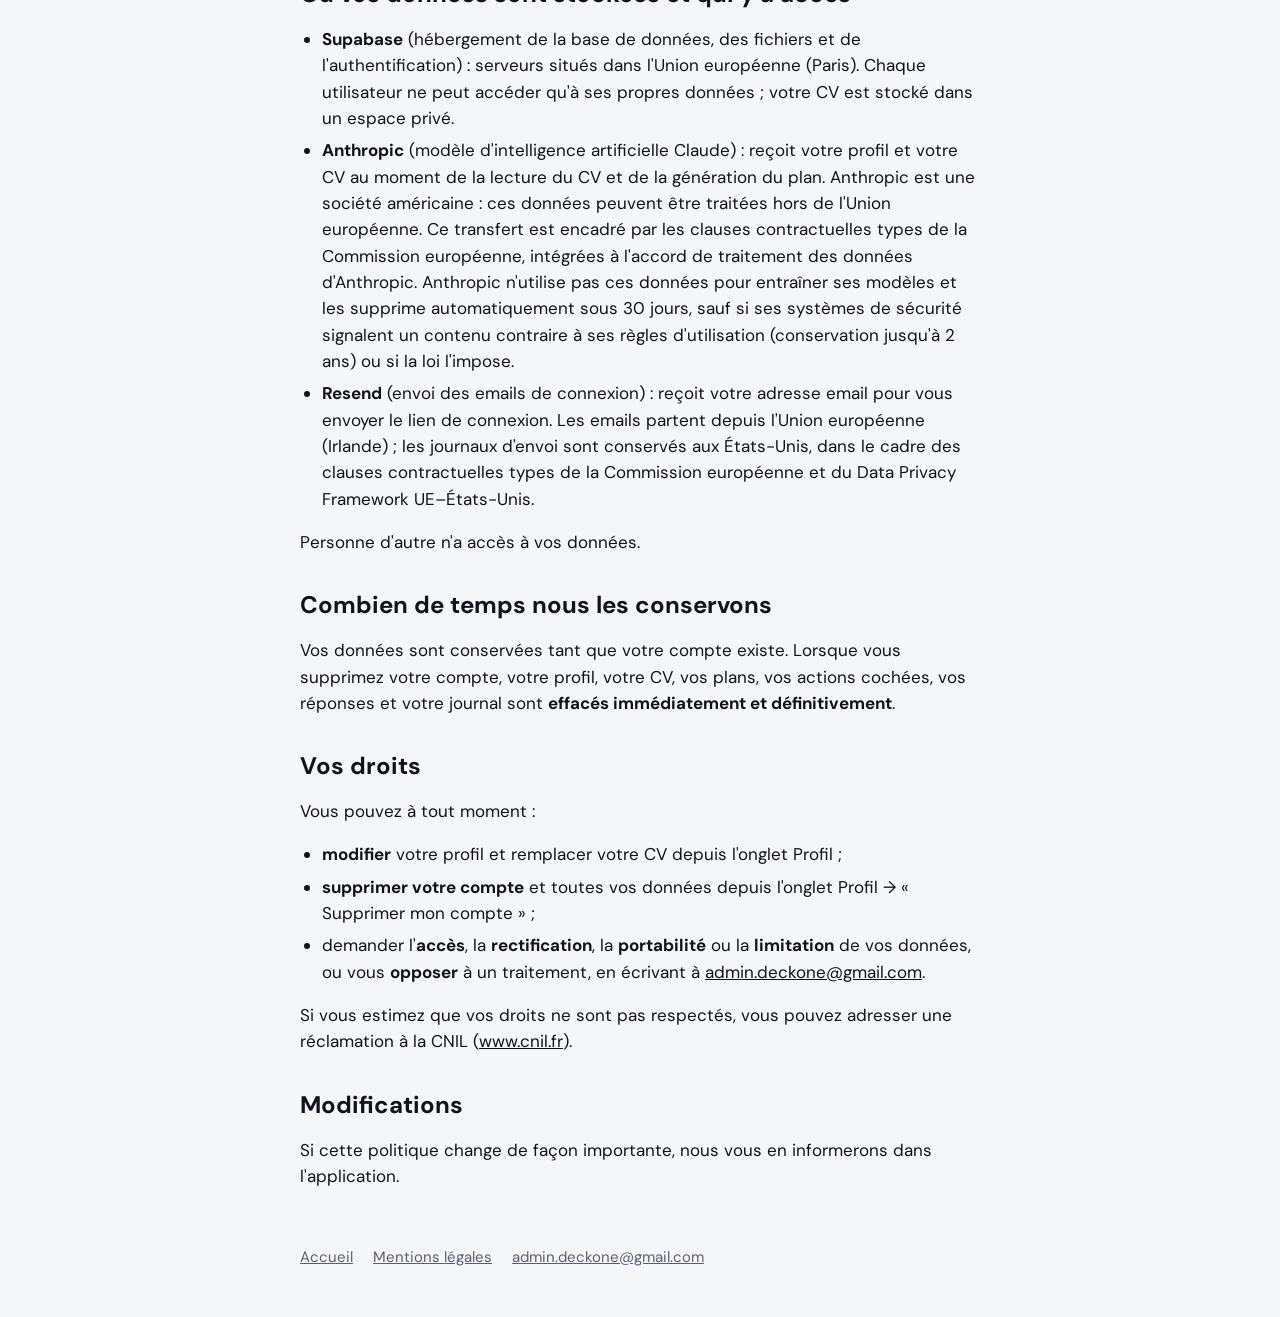
==== commit ef2b652c: "Politique : journal et actions cochées transmis pour la génération du plan Co-Authored-By: Claude Op" ====
--- a/confidentialite/index.html
+++ b/confidentialite/index.html
@@ -32,7 +32,7 @@
           <tr><td>Adresse email (ou adresse relais Apple si vous la masquez)</td><td>Vous connecter par lien magique ou avec Apple, sans mot de passe</td><td>Oui</td></tr>
           <tr><td>Prénom, cabinet, grade, années d'expérience, mission actuelle, objectif à 12 mois, principale difficulté</td><td>Personnaliser votre diagnostic et votre plan de carrière</td><td>Prénom, cabinet, grade et objectif : oui. Le reste : non</td></tr>
           <tr><td>CV (fichier PDF)</td><td>Pré-remplir votre profil et enrichir votre plan</td><td>Non</td></tr>
-          <tr><td>Plans générés, actions cochées, réponses au radar du trimestre</td><td>Vous permettre de retrouver et suivre votre plan</td><td>Créés par votre usage</td></tr>
+          <tr><td>Plans générés, actions cochées, réponses au radar du trimestre, notes de votre journal</td><td>Vous permettre de retrouver et suivre votre plan</td><td>Créés par votre usage</td></tr>
         </tbody>
       </table>
     </div>
@@ -42,7 +42,7 @@
     <ul>
       <li><strong>Connexion</strong> : votre email sert uniquement à vous envoyer le lien de connexion. Si vous choisissez « Se connecter avec Apple », Apple nous transmet votre email (ou une adresse relais si vous choisissez de le masquer) et, à la première connexion, votre prénom pour pré-remplir votre profil. Lorsque vous supprimez votre compte, l'accès accordé à Deck One est aussi révoqué chez Apple.</li>
       <li><strong>Lecture du CV</strong> : lorsque vous déposez votre CV, il est transmis à notre prestataire d'intelligence artificielle (Anthropic, voir ci-dessous) pour en extraire votre prénom, cabinet, grade, années d'expérience et mission. Vous vérifiez et corrigez ces informations avant de les enregistrer.</li>
-      <li><strong>Génération du plan</strong> : votre profil et, s'il existe, votre CV sont transmis à Anthropic pour générer votre diagnostic et votre plan. Le résultat est enregistré dans votre compte.</li>
+      <li><strong>Génération du plan</strong> : votre profil, votre CV s'il existe, les actions que vous avez cochées et les notes de votre journal des 90 derniers jours sont transmis à Anthropic pour générer votre diagnostic et votre plan. Le résultat est enregistré dans votre compte.</li>
     </ul>
     <p>Ces traitements reposent sur l'exécution du service que vous demandez (article 6.1.b du RGPD).</p>
 
@@ -55,7 +55,7 @@
     <p>Personne d'autre n'a accès à vos données.</p>
 
     <h2>Combien de temps nous les conservons</h2>
-    <p>Vos données sont conservées tant que votre compte existe. Lorsque vous supprimez votre compte, votre profil, votre CV, vos plans, vos actions cochées et vos réponses sont <strong>effacés immédiatement et définitivement</strong>.</p>
+    <p>Vos données sont conservées tant que votre compte existe. Lorsque vous supprimez votre compte, votre profil, votre CV, vos plans, vos actions cochées, vos réponses et votre journal sont <strong>effacés immédiatement et définitivement</strong>.</p>
 
     <h2>Vos droits</h2>
     <p>Vous pouvez à tout moment :</p>
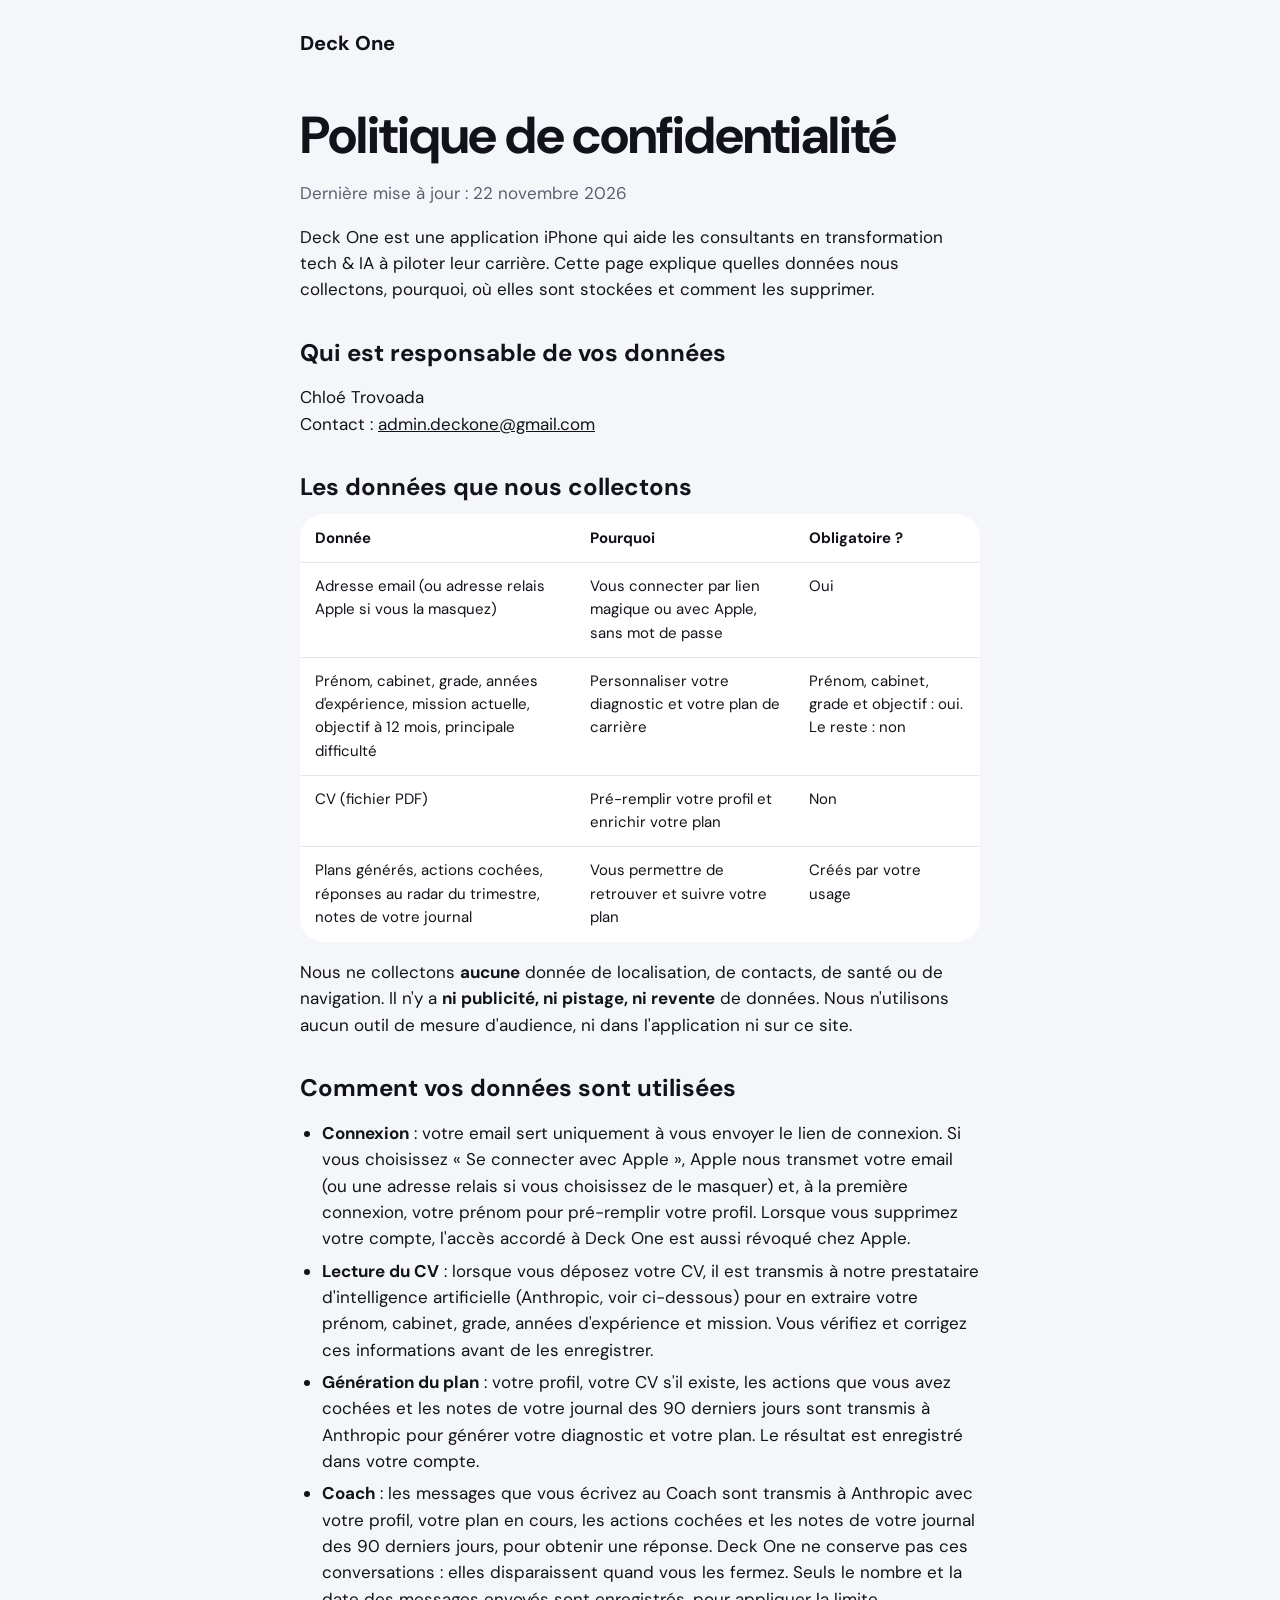
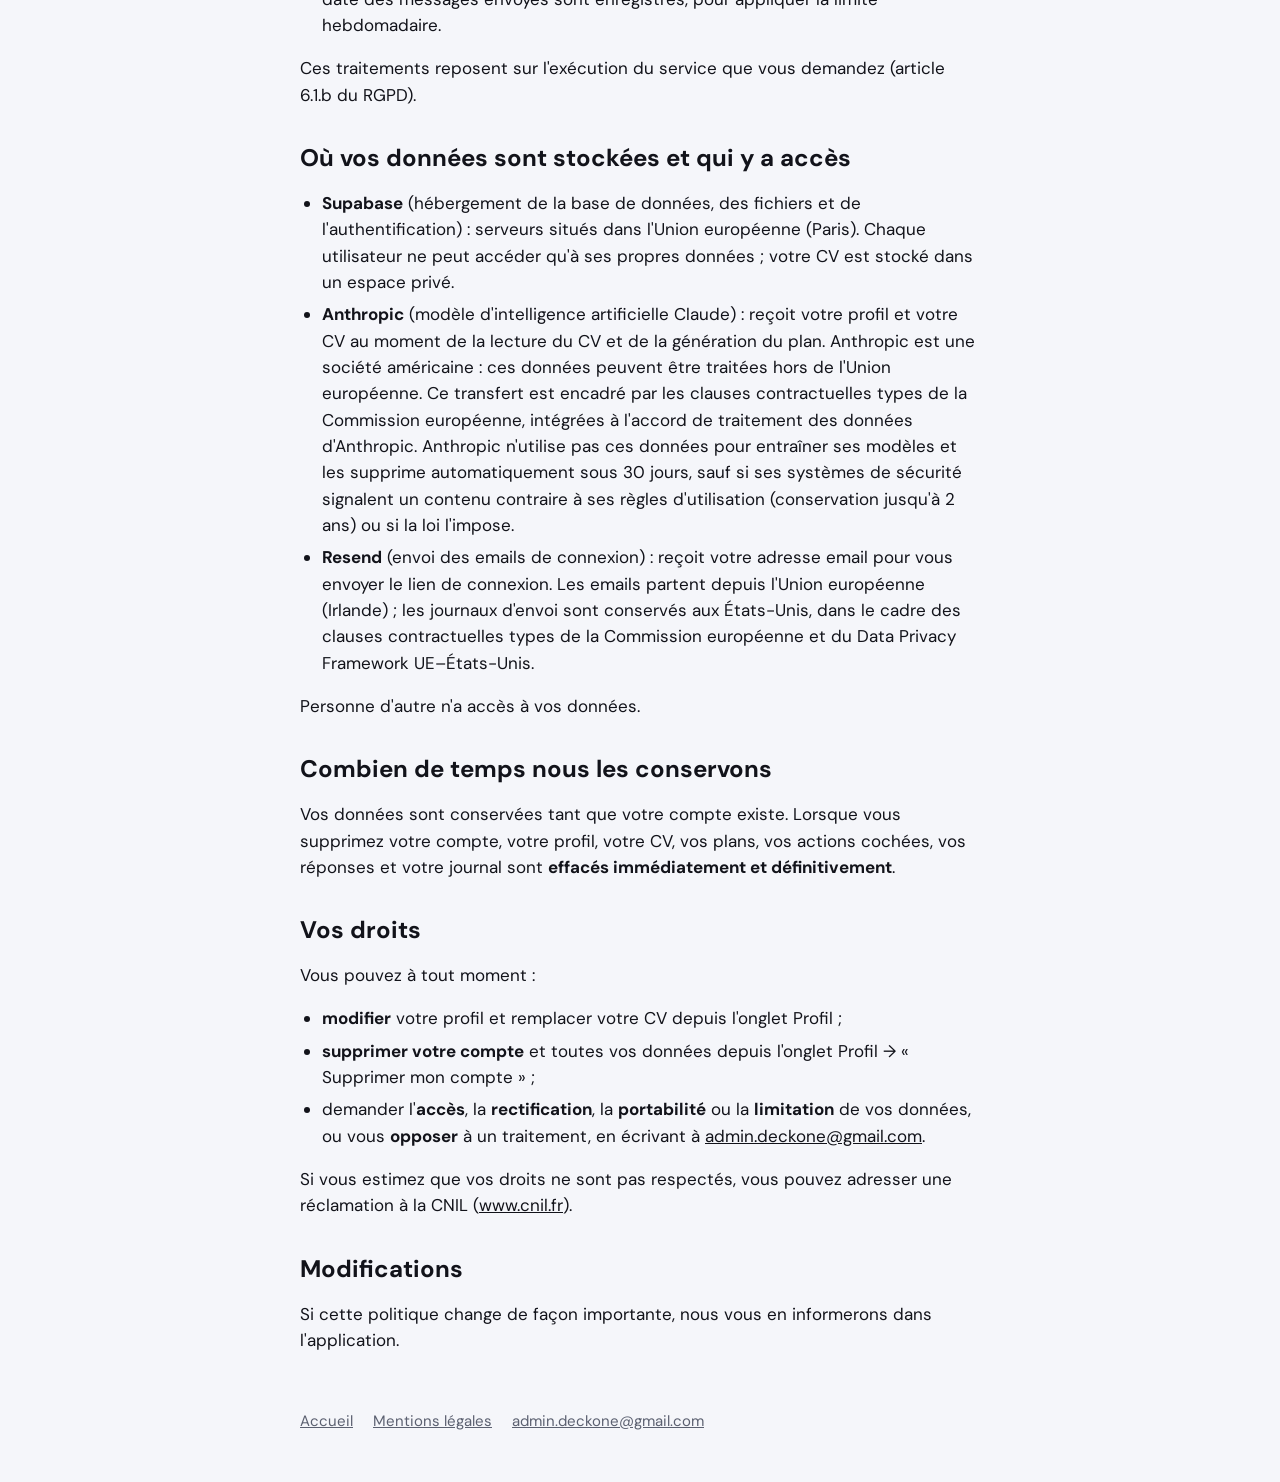
==== commit abf7b0c9: "Politique : le Coach (messages transmis à Anthropic, non conservés) Co-Authored-By: Claude Opus 5.5 " ====
--- a/confidentialite/index.html
+++ b/confidentialite/index.html
@@ -14,7 +14,7 @@
 
   <main class="prose">
     <h1>Politique de confidentialité</h1>
-    <p class="muted">Dernière mise à jour : 16 novembre 2026</p>
+    <p class="muted">Dernière mise à jour : 22 novembre 2026</p>
 
     <p>Deck One est une application iPhone qui aide les consultants en transformation tech &amp; IA à piloter leur carrière. Cette page explique quelles données nous collectons, pourquoi, où elles sont stockées et comment les supprimer.</p>
 
@@ -43,6 +43,7 @@
       <li><strong>Connexion</strong> : votre email sert uniquement à vous envoyer le lien de connexion. Si vous choisissez « Se connecter avec Apple », Apple nous transmet votre email (ou une adresse relais si vous choisissez de le masquer) et, à la première connexion, votre prénom pour pré-remplir votre profil. Lorsque vous supprimez votre compte, l'accès accordé à Deck One est aussi révoqué chez Apple.</li>
       <li><strong>Lecture du CV</strong> : lorsque vous déposez votre CV, il est transmis à notre prestataire d'intelligence artificielle (Anthropic, voir ci-dessous) pour en extraire votre prénom, cabinet, grade, années d'expérience et mission. Vous vérifiez et corrigez ces informations avant de les enregistrer.</li>
       <li><strong>Génération du plan</strong> : votre profil, votre CV s'il existe, les actions que vous avez cochées et les notes de votre journal des 90 derniers jours sont transmis à Anthropic pour générer votre diagnostic et votre plan. Le résultat est enregistré dans votre compte.</li>
+      <li><strong>Coach</strong> : les messages que vous écrivez au Coach sont transmis à Anthropic avec votre profil, votre plan en cours, les actions cochées et les notes de votre journal des 90 derniers jours, pour obtenir une réponse. Deck One ne conserve pas ces conversations : elles disparaissent quand vous les fermez. Seuls le nombre et la date des messages envoyés sont enregistrés, pour appliquer la limite hebdomadaire.</li>
     </ul>
     <p>Ces traitements reposent sur l'exécution du service que vous demandez (article 6.1.b du RGPD).</p>
 
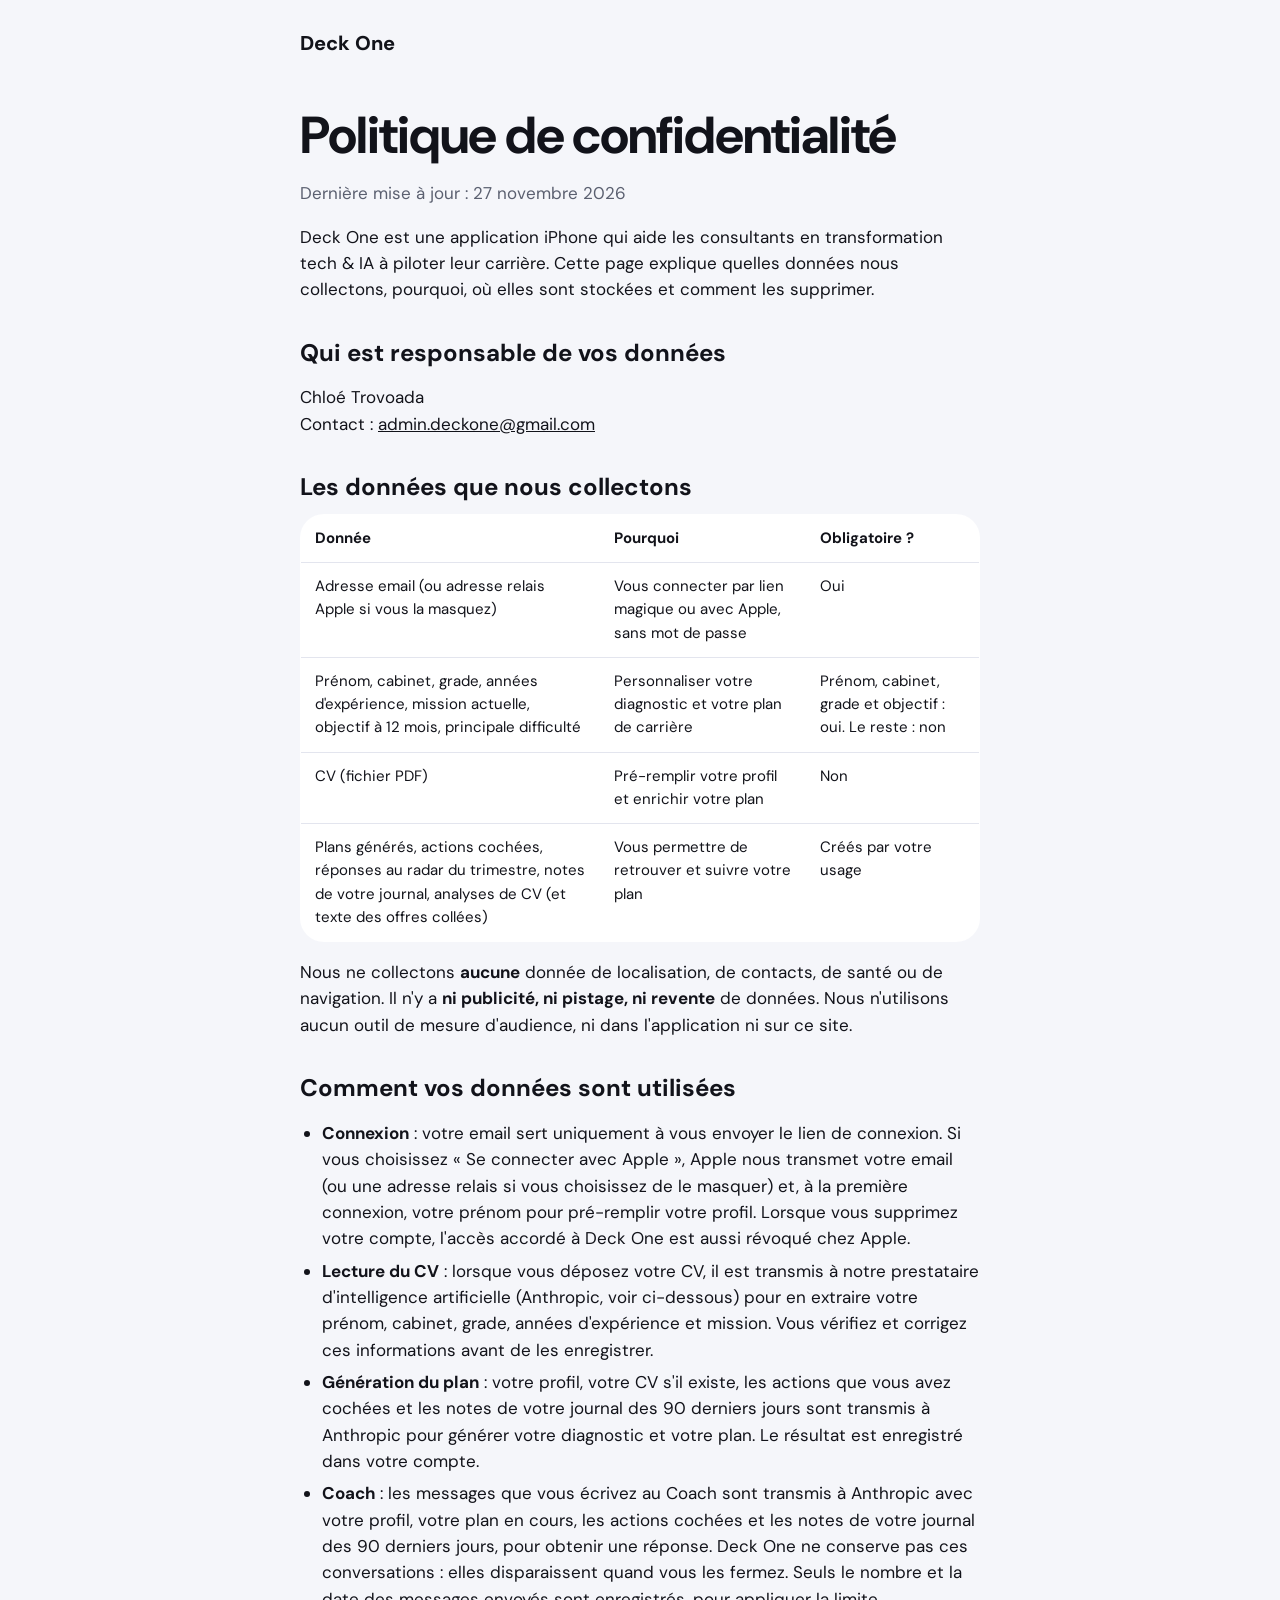
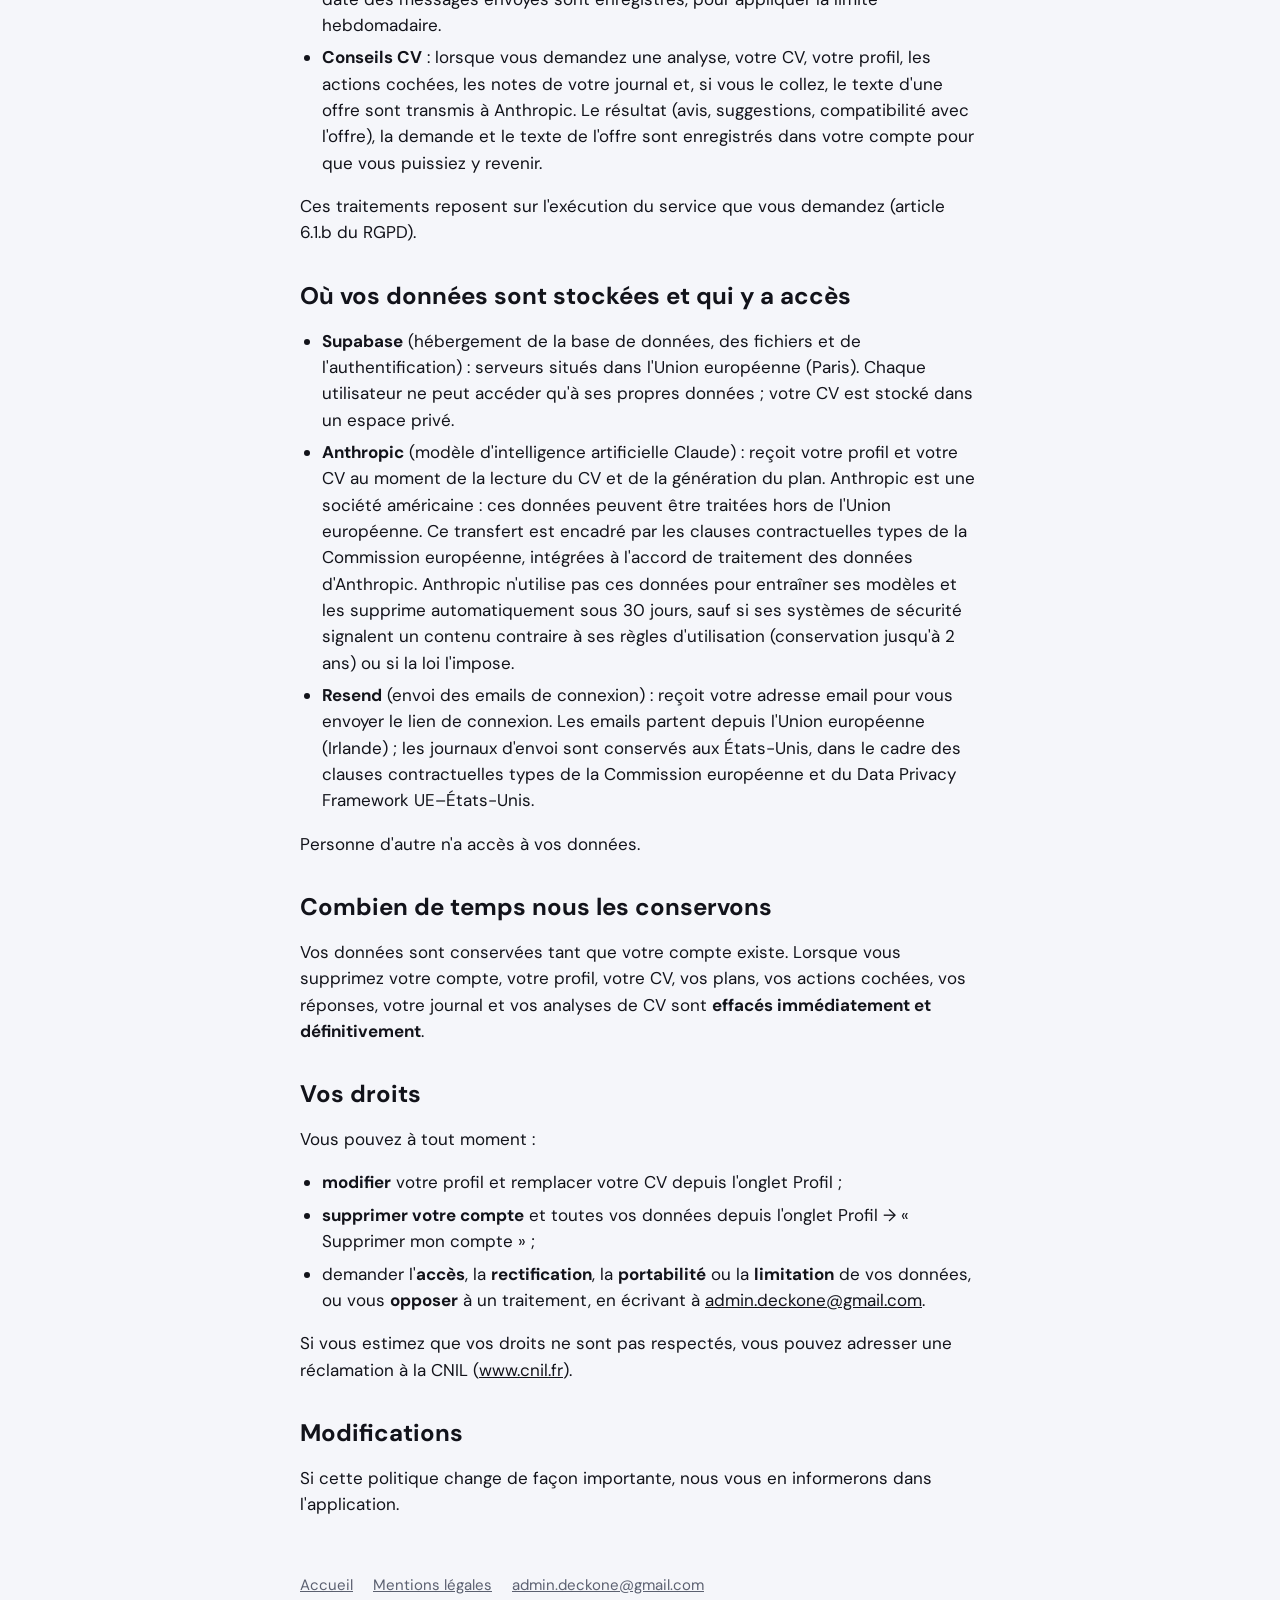
==== commit b05b324d: "Politique : conseils CV (analyses et offres enregistrées) Co-Authored-By: Claude Opus 5.5 <noreply@a" ====
--- a/confidentialite/index.html
+++ b/confidentialite/index.html
@@ -14,7 +14,7 @@
 
   <main class="prose">
     <h1>Politique de confidentialité</h1>
-    <p class="muted">Dernière mise à jour : 22 novembre 2026</p>
+    <p class="muted">Dernière mise à jour : 27 novembre 2026</p>
 
     <p>Deck One est une application iPhone qui aide les consultants en transformation tech &amp; IA à piloter leur carrière. Cette page explique quelles données nous collectons, pourquoi, où elles sont stockées et comment les supprimer.</p>
 
@@ -32,7 +32,7 @@
           <tr><td>Adresse email (ou adresse relais Apple si vous la masquez)</td><td>Vous connecter par lien magique ou avec Apple, sans mot de passe</td><td>Oui</td></tr>
           <tr><td>Prénom, cabinet, grade, années d'expérience, mission actuelle, objectif à 12 mois, principale difficulté</td><td>Personnaliser votre diagnostic et votre plan de carrière</td><td>Prénom, cabinet, grade et objectif : oui. Le reste : non</td></tr>
           <tr><td>CV (fichier PDF)</td><td>Pré-remplir votre profil et enrichir votre plan</td><td>Non</td></tr>
-          <tr><td>Plans générés, actions cochées, réponses au radar du trimestre, notes de votre journal</td><td>Vous permettre de retrouver et suivre votre plan</td><td>Créés par votre usage</td></tr>
+          <tr><td>Plans générés, actions cochées, réponses au radar du trimestre, notes de votre journal, analyses de CV (et texte des offres collées)</td><td>Vous permettre de retrouver et suivre votre plan</td><td>Créés par votre usage</td></tr>
         </tbody>
       </table>
     </div>
@@ -44,6 +44,7 @@
       <li><strong>Lecture du CV</strong> : lorsque vous déposez votre CV, il est transmis à notre prestataire d'intelligence artificielle (Anthropic, voir ci-dessous) pour en extraire votre prénom, cabinet, grade, années d'expérience et mission. Vous vérifiez et corrigez ces informations avant de les enregistrer.</li>
       <li><strong>Génération du plan</strong> : votre profil, votre CV s'il existe, les actions que vous avez cochées et les notes de votre journal des 90 derniers jours sont transmis à Anthropic pour générer votre diagnostic et votre plan. Le résultat est enregistré dans votre compte.</li>
       <li><strong>Coach</strong> : les messages que vous écrivez au Coach sont transmis à Anthropic avec votre profil, votre plan en cours, les actions cochées et les notes de votre journal des 90 derniers jours, pour obtenir une réponse. Deck One ne conserve pas ces conversations : elles disparaissent quand vous les fermez. Seuls le nombre et la date des messages envoyés sont enregistrés, pour appliquer la limite hebdomadaire.</li>
+      <li><strong>Conseils CV</strong> : lorsque vous demandez une analyse, votre CV, votre profil, les actions cochées, les notes de votre journal et, si vous le collez, le texte d'une offre sont transmis à Anthropic. Le résultat (avis, suggestions, compatibilité avec l'offre), la demande et le texte de l'offre sont enregistrés dans votre compte pour que vous puissiez y revenir.</li>
     </ul>
     <p>Ces traitements reposent sur l'exécution du service que vous demandez (article 6.1.b du RGPD).</p>
 
@@ -56,7 +57,7 @@
     <p>Personne d'autre n'a accès à vos données.</p>
 
     <h2>Combien de temps nous les conservons</h2>
-    <p>Vos données sont conservées tant que votre compte existe. Lorsque vous supprimez votre compte, votre profil, votre CV, vos plans, vos actions cochées, vos réponses et votre journal sont <strong>effacés immédiatement et définitivement</strong>.</p>
+    <p>Vos données sont conservées tant que votre compte existe. Lorsque vous supprimez votre compte, votre profil, votre CV, vos plans, vos actions cochées, vos réponses, votre journal et vos analyses de CV sont <strong>effacés immédiatement et définitivement</strong>.</p>
 
     <h2>Vos droits</h2>
     <p>Vous pouvez à tout moment :</p>
